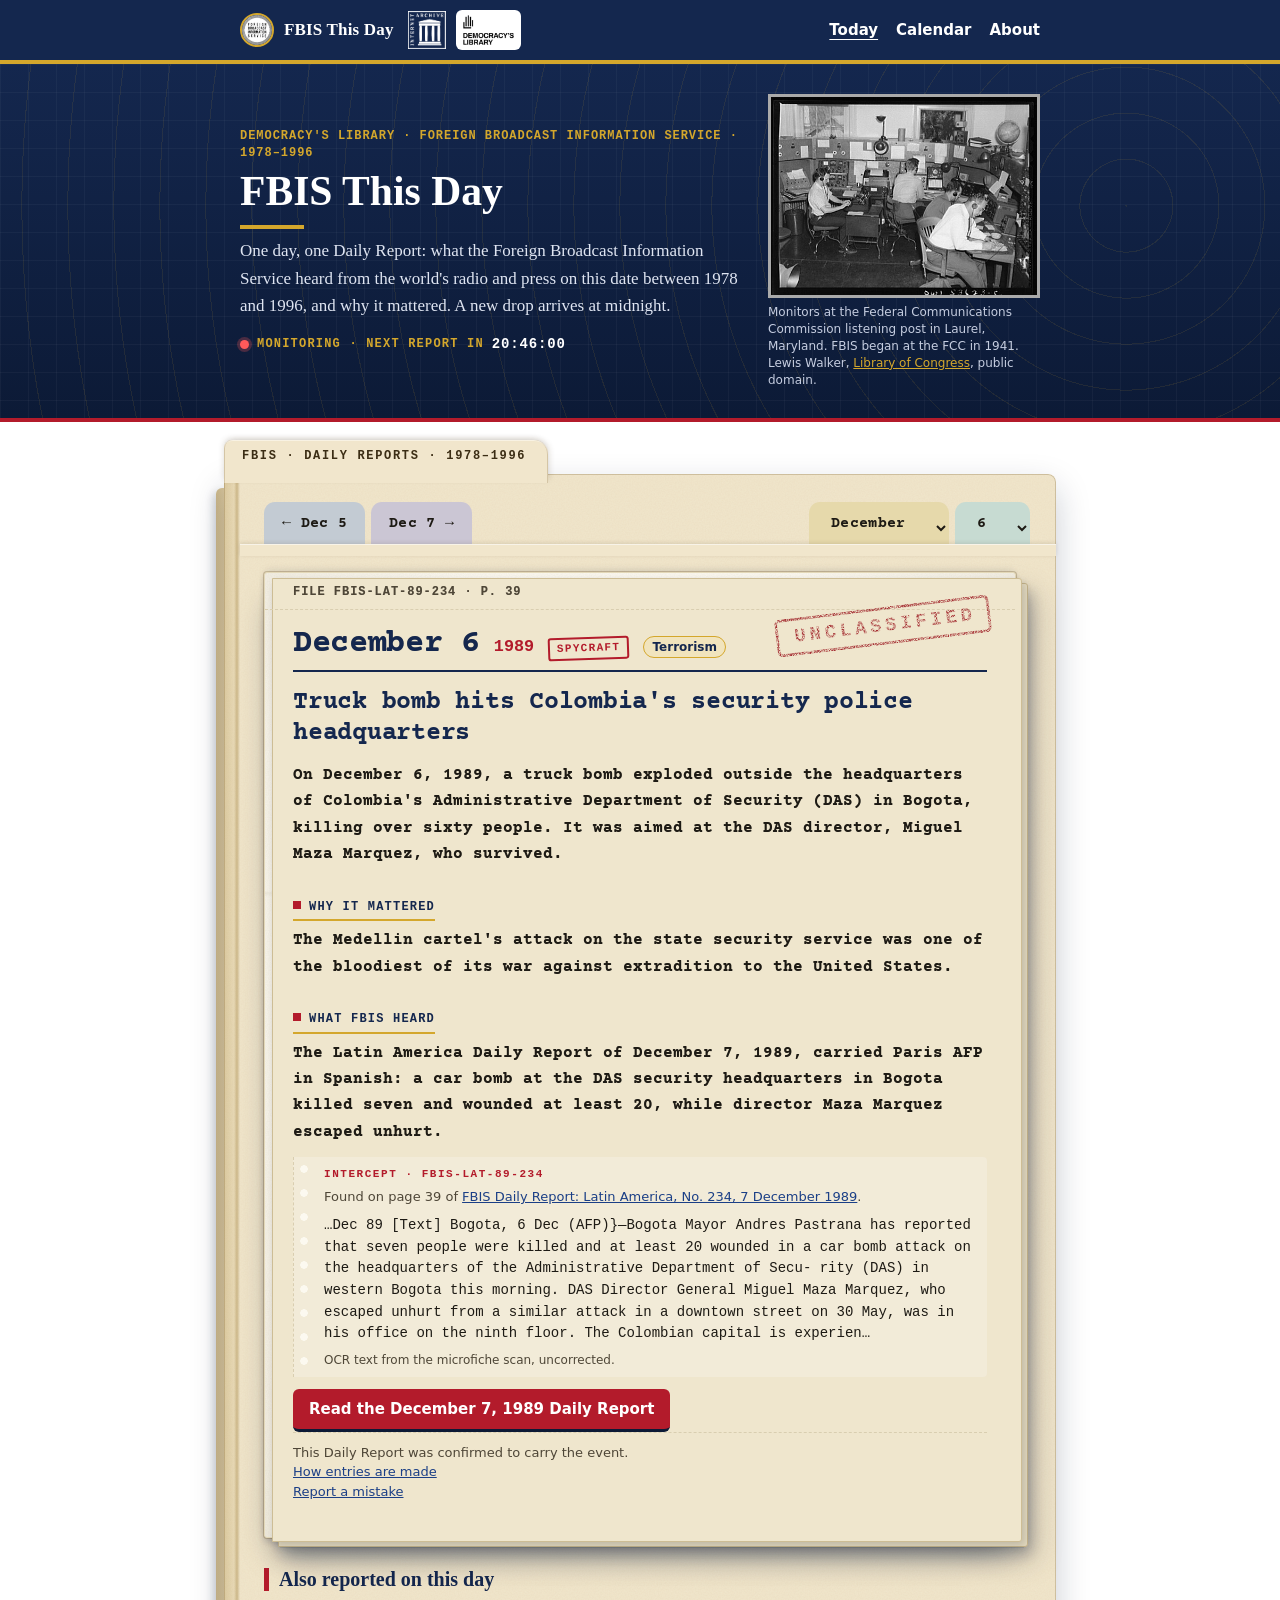
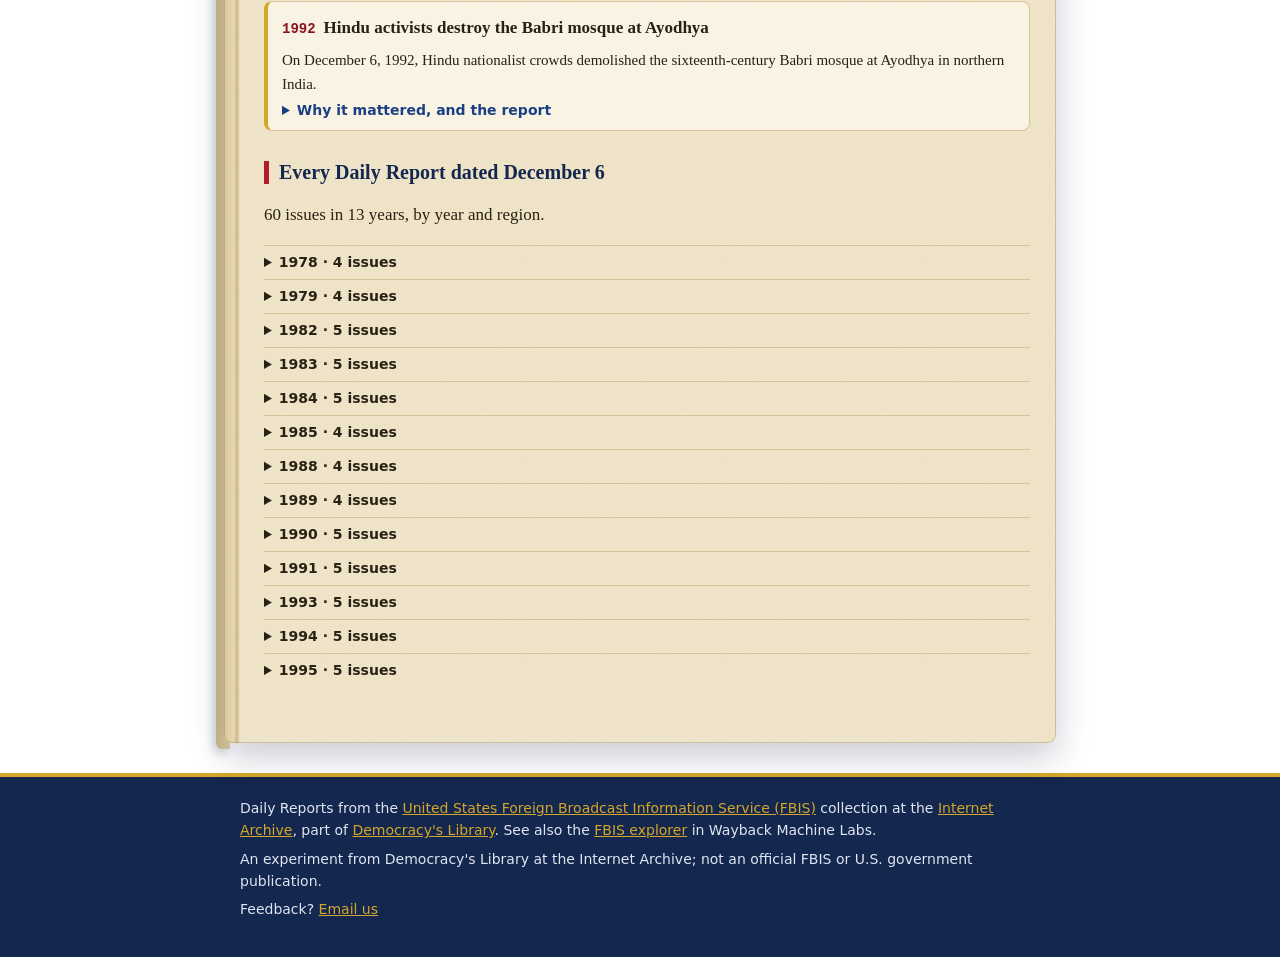
==== index.html @ 218cfbf9 "Previous and next tabs: a touch darker, less saturated Co-Authored-By: Claude Opus 5.5 <noreply@anth" ====
<!doctype html>
<html lang="en">
<head>
<meta charset="utf-8">
<meta name="viewport" content="width=device-width, initial-scale=1">
<title>FBIS This Day</title>
<meta name="description" content="One day, one Daily Report: what the Foreign Broadcast Information Service heard from the world&#39;s radio and press on this date between 1978 and 1996, and why it mattered. A new drop arrives at midnight.">
<link rel="stylesheet" href="style.css?v=26">
</head>
<body>
<a class="skip" href="#main">Skip to content</a>
<div class="masthead">
  <div class="wrap">
    <a class="brand" href="./"><img src="img/fbis-logo.jpg" alt="" width="34" height="34"><span>FBIS This Day</span></a>
    <div class="logos">
      <a href="https://archive.org/"><img src="img/internet-archive.png" alt="Internet Archive" width="38" height="38"></a>
      <a href="https://archive.org/details/democracys-library" class="dl"><img src="img/democracys-library-crop.png" alt="Democracy's Library" width="66" height="40"></a>
    </div>
    <nav aria-label="Site">
      <a href="./" aria-current="page">Today</a>
      <a href="calendar.html">Calendar</a>
      <a href="about.html">About</a>
    </nav>
  </div>
</div>

<main id="main">
  <header class="band">
    <div class="wrap">
      <div>
        <p class="slug">Democracy's Library · Foreign Broadcast Information Service · 1978–1996</p>
        <h1>FBIS This Day</h1>
        <p class="lede">One day, one Daily Report: what the Foreign Broadcast Information Service heard from the world's radio and press on this date between 1978 and 1996, and why it mattered. A new drop arrives at midnight.</p>
        <p class="monitor"><span class="dot" aria-hidden="true"></span>Monitoring · next report in <span id="countdown" class="mono">--:--:--</span></p>
      </div>
      <figure>
        <img src="img/laurel-listening-post.jpg" width="500" height="373" alt="Monitors wearing headphones sit at desks of radio receivers in a listening room.">
        <figcaption>Monitors at the Federal Communications Commission listening post in Laurel, Maryland. FBIS began at the FCC in 1941. Lewis Walker, <a href="https://commons.wikimedia.org/wiki/File:Laurel_maryland_monitoring_8d42303u.tif">Library of Congress</a>, public domain.</figcaption>
      </figure>
    </div>
  </header>
  <div class="wrap folder" data-label="FBIS · Daily Reports · 1978–1996">

  <div class="daybar">
    <button type="button" id="prev" aria-label="Previous day">← <span id="prevLabel">Previous</span></button>
    <button type="button" id="next" aria-label="Next day"><span id="nextLabel">Next</span> →</button>
    <button type="button" id="today" class="today-btn" hidden>Back to today</button>
    <span class="spacer"></span>
    <div class="pick">
      <label for="month" class="vh">Month</label>
      <select id="month"></select>
      <label for="day" class="vh">Day</label>
      <select id="day"></select>
    </div>
  </div>

  <article class="sheet" id="sheet" aria-live="polite" aria-busy="true">
    <p class="empty">Loading the day's report…</p>
  </article>

  <section class="more" id="altsSection" hidden aria-labelledby="altsH">
    <h2 id="altsH">Also reported on this day</h2>
    <ul class="alts" id="alts"></ul>
  </section>

  <section class="more" aria-labelledby="issuesH">
    <h2 id="issuesH">Every Daily Report dated <span id="issuesDay">this day</span></h2>
    <p class="small" id="issuesNote"></p>
    <div class="issues" id="issues"></div>
  </section>
  </div>
</main>

<footer class="site">
  <div class="wrap">
    <p>Daily Reports from the <a href="https://archive.org/details/us-fbis">United States Foreign Broadcast Information Service (FBIS)</a> collection at the <a href="https://archive.org/">Internet Archive</a>, part of <a href="https://archive.org/details/democracys-library">Democracy's Library</a>. See also the <a href="https://wayback-labs.sf.archive.org/fbis/">FBIS explorer</a> in Wayback Machine Labs.</p>
    <p>An experiment from Democracy's Library at the Internet Archive; not an official FBIS or U.S. government publication.</p>
    <p>Feedback? <a href="mailto:robin.fay@archive.org?subject=Explorer%20Feedback%3A%20FBIS%20This%20Day">Email us</a></p>
  </div>
</footer>
<script src="app.js?v=9"></script>
</body>
</html>
---- style.css ----
/* Courier Prime Bold (SIL Open Font License, fonts/OFL.txt), kept in the
   site's own files: the bulletin's date and headline. */
@font-face { font-family: "Courier Prime"; src: url("fonts/CourierPrime-Bold.ttf") format("truetype"); font-weight: 700; font-style: normal; font-display: swap; }
/* Palette: red, dark blue, gold and white.
   Gold is used on dark blue (or as a rule/border), never as text on white. */
:root {
  --navy: #14274e;         /* dark blue: masthead, band, headings */
  --navy-deep: #0c1a36;
  --red: #b31b2b;          /* stamp red: accents, year, call to action */
  --gold: #d4a72c;         /* rules, borders, text on dark blue */
  --white: #ffffff;
  --bg: #ffffff;
  --paper: #ffffff;
  --tint: #f3f5fa;         /* quiet blue-white panels */
  --ink: #0f1a2e;
  --muted: #47526a;
  --rule: #d7dce8;
  --head: var(--navy);
  --head-ink: var(--white);
  --accent: var(--red);
  --accent-ink: var(--white);
  --link: #1b3f86;
  --chip: #f6ecd0;         /* pale gold, navy text */
  --chip-ink: var(--navy);
  --heading: var(--navy);
  --mono: ui-monospace, "SF Mono", Menlo, Consolas, "Liberation Mono", monospace;
  --serif: Georgia, "Iowan Old Style", "Times New Roman", serif;
  --sans: system-ui, -apple-system, "Segoe UI", Roboto, sans-serif;
}
@media (prefers-color-scheme: dark) {
  :root {
    --bg: #0c1a36; --paper: #14274e; --tint: #0f2044; --ink: #ffffff; --muted: #c5cde0;
    --rule: #2d4475; --head: #0a1530; --link: #f0cd6a; --heading: #ffffff;
    --accent: #ff7b7b; --accent-ink: #0c1a36; --chip: #2a3a62; --chip-ink: #f0cd6a;
  }
}
* { box-sizing: border-box; }
html { -webkit-text-size-adjust: 100%; }
body { margin: 0; background: var(--bg); color: var(--ink); font: 17px/1.6 var(--serif); }
a { color: var(--link); }
a:focus-visible, button:focus-visible, select:focus-visible { outline: 3px solid var(--accent); outline-offset: 2px; }
.wrap { max-width: 52rem; margin: 0 auto; padding: 0 16px; }
.vh { position: absolute; width: 1px; height: 1px; overflow: hidden; clip: rect(0 0 0 0); white-space: nowrap; }
.skip { position: absolute; left: -999px; top: 0; background: var(--paper); padding: .5rem 1rem; z-index: 10; }
.skip:focus { left: 8px; }
.mono { font-family: var(--mono); }

/* Masthead */
.masthead { background: var(--head); color: var(--head-ink); font-family: var(--sans); border-bottom: 4px solid var(--gold); }
.masthead .brand { display: flex; align-items: center; gap: 10px; color: var(--white); text-decoration: none; font: 700 17px var(--serif); letter-spacing: .01em; }
.masthead .brand img { border-radius: 50%; border: 2px solid var(--gold); display: block; }
.masthead .brand:hover span { text-decoration: underline; text-underline-offset: 4px; }
.masthead .wrap { display: flex; align-items: center; gap: 14px; padding-top: 10px; padding-bottom: 10px; flex-wrap: wrap; }
.masthead .logos { display: flex; gap: 10px; align-items: center; }
.masthead .logos img { display: block; }
.masthead .dl { background: #fff; border-radius: 6px; padding: 3px 5px; line-height: 0; }
.masthead .dl img { width: auto; height: 34px; }
.masthead nav { margin-left: auto; display: flex; gap: 18px; }
.masthead nav a { color: var(--head-ink); text-decoration: none; font-weight: 600; font-size: 15px; }
.masthead nav a:hover, .masthead nav a[aria-current="page"] { text-decoration: underline; text-underline-offset: 4px; }

header.intro { padding: 28px 0 8px; }
.slug { font: 12px/1.4 var(--mono); letter-spacing: .08em; color: var(--accent); margin: 0 0 6px; text-transform: uppercase; font-weight: 600; }
h1 { font: 700 2.2rem/1.15 var(--serif); margin: 0 0 8px; color: var(--heading); }
.lede { color: var(--muted); margin: 0; max-width: 40rem; }

/* Home-page band: dark blue, white type, gold rules, a photograph */
/* A listening-post console: faint range rings and a plotting grid */
.band { color: var(--white); border-bottom: 4px solid var(--red);
  background:
    repeating-radial-gradient(circle at 88% 40%, rgba(212,167,44,.10) 0 1px, transparent 1px 46px),
    linear-gradient(rgba(255,255,255,.035) 1px, transparent 1px) 0 0 / 100% 28px,
    linear-gradient(90deg, rgba(255,255,255,.035) 1px, transparent 1px) 0 0 / 28px 100%,
    linear-gradient(180deg, var(--navy) 0%, var(--navy-deep) 100%); }
.monitor { margin: 16px 0 0; font: 600 12px/1.4 var(--mono); letter-spacing: .1em; text-transform: uppercase; color: var(--gold); display: flex; align-items: center; gap: 8px; flex-wrap: wrap; }
.monitor #countdown { color: var(--white); font-size: 14px; letter-spacing: .06em; }
.monitor .dot { width: 9px; height: 9px; border-radius: 50%; background: #ff5a5a; box-shadow: 0 0 0 3px rgba(255,90,90,.25); }
@media (prefers-reduced-motion: no-preference) {
  .monitor .dot { animation: blink 2s ease-in-out infinite; }
  @keyframes blink { 50% { opacity: .35; } }
}
.band .wrap { display: grid; grid-template-columns: 1fr minmax(0, 17rem); gap: 24px; align-items: center; padding-top: 30px; padding-bottom: 30px; }
.band .slug { color: var(--gold); }
.band h1 { color: var(--white); font-size: 2.6rem; }
.band h1::after { content: ""; display: block; width: 64px; height: 4px; background: var(--gold); margin-top: 10px; }
.band .lede { color: #dfe5f2; }
.band figure { margin: 0; }
.band figure img { display: block; width: 100%; height: auto; border: 3px solid var(--gold); filter: grayscale(1) contrast(1.05); }
.band figcaption { font: 12px/1.4 var(--sans); color: #c5cde0; margin-top: 6px; }
.band figcaption a { color: var(--gold); }
.band a:focus-visible { outline-color: var(--gold); }
@media (max-width: 640px) {
  .band .wrap { grid-template-columns: 1fr; }
  .band h1 { font-size: 2rem; }
}

/* Day controls */
.daybar { display: flex; flex-wrap: wrap; align-items: center; gap: 10px; margin: 22px 0 14px; font-family: var(--sans); }
.daybar button, .daybar select { font: 600 15px var(--sans); color: var(--ink); background: var(--paper); border: 1px solid var(--rule); border-radius: 6px; padding: 8px 12px; min-height: 44px; }
.daybar button { cursor: pointer; }
.daybar button:hover { border-color: var(--muted); }
.daybar .today-btn[hidden] { display: none; }
.daybar .spacer { flex: 1; }
.daybar .pick { display: flex; gap: 6px; align-items: center; }

/* The day card: a wire-service sheet */
/* The bulletin is a typed sheet of paper in both light and dark mode, so it
   carries its own colors. Every text pair here meets WCAG AA on the paper. */
.sheet {
  --paper: #fcf9f0; --tint: #f2ebd8; --ink: #1d1a14; --muted: #4e4637; --rule: #d9ceb0;
  --heading: #14274e; --link: #1b3f86; --accent: #b31b2b; --accent-ink: #fff;
  --chip: #f1e4bd; --chip-ink: #14274e;
  --type: "American Typewriter", "Courier Prime", "Courier New", Courier, monospace;
  color: var(--ink);
  background:
    url("data:image/svg+xml,%3Csvg xmlns='http://www.w3.org/2000/svg' width='180' height='180'%3E%3Cfilter id='n'%3E%3CfeTurbulence type='fractalNoise' baseFrequency='.85' numOctaves='3' stitchTiles='stitch'/%3E%3CfeColorMatrix values='0 0 0 0 .32 0 0 0 0 .26 0 0 0 0 .14 0 0 0 .09 0'/%3E%3C/filter%3E%3Crect width='100%25' height='100%25' filter='url(%23n)'/%3E%3C/svg%3E"),
    linear-gradient(180deg, transparent 33%, rgba(120, 100, 60, .07) 33.2%, transparent 33.6%),
    radial-gradient(ellipse at 50% 40%, transparent 55%, rgba(120, 95, 50, .10) 100%),
    var(--paper);
  border: 1px solid #e3d8b8; border-radius: 3px; padding: 0 28px 26px; position: relative; isolation: isolate;
  /* the sheet lifts off the page: a hard shadow down the right edge and a soft one below */
  /* a defined edge all round, a light shadow along the top, a drop shadow
     below, and the hard shadow down the right-hand edge */
  box-shadow:
    0 0 0 1px rgba(120, 95, 50, .30),
    0 -3px 8px -2px rgba(12, 26, 54, .14),
    0 4px 6px rgba(12, 26, 54, .16),
    0 22px 30px -10px rgba(12, 26, 54, .38),
    12px 14px 0 -4px rgba(12, 26, 54, .10),
    18px 22px 30px rgba(12, 26, 54, .22);
  margin-right: 14px;
}
/* a second sheet underneath, slightly askew */
/* the edges of two more sheets showing down the right-hand side */
.sheet::before, .sheet::after { content: ""; position: absolute; top: 5px; bottom: -5px; z-index: -1; border-radius: 0 3px 3px 0; }
.sheet::before { right: -7px; left: 7px; background: #efe6cd; border: 1px solid #cdbd95; box-shadow: 3px 4px 8px rgba(12, 26, 54, .18); }
.sheet::after { top: 10px; bottom: -10px; right: -13px; left: 13px; z-index: -2; background: #e7dcbf; border: 1px solid #c6b48a; box-shadow: 4px 8px 14px rgba(12, 26, 54, .22); }
.sheet h2, .sheet p { font-family: var(--type); }
.sheet h2 { font-weight: 700; letter-spacing: -.01em; }
.sheet p { font-size: 16px; line-height: 1.65; text-shadow: 0 0 .5px rgba(29, 26, 20, .35); }
.sheet .bigdate { font-family: var(--type); }
/* The file line typed at the head of the sheet, and a rubber stamp over it */
.sheet p.fileline { margin: 0 -28px 18px; padding: 12px 28px 8px; border-bottom: 1px dashed var(--rule); font: 600 12px/1.3 var(--mono); letter-spacing: .08em; text-transform: uppercase; color: var(--muted); }
.sheet p.cstamp { position: absolute; top: 34px; right: 24px; z-index: 1; margin: 0; pointer-events: none; text-shadow: none;
  font: 800 19px/1 var(--mono); letter-spacing: .2em; text-transform: uppercase; color: #a3121f;
  padding: 7px 12px 6px 16px; border: 3px solid currentColor; border-radius: 6px; outline: 1.5px solid currentColor; outline-offset: 3px;
  transform: rotate(-7deg); opacity: .86; mix-blend-mode: multiply;
  /* uneven ink: a noise mask lets the paper show through in places */
  -webkit-mask-image: url("data:image/svg+xml,%3Csvg xmlns='http://www.w3.org/2000/svg' width='120' height='60'%3E%3Cfilter id='s'%3E%3CfeTurbulence type='fractalNoise' baseFrequency='1.2' numOctaves='2'/%3E%3CfeColorMatrix values='0 0 0 0 0 0 0 0 0 0 0 0 0 0 0 0 0 0 -2.2 1.6'/%3E%3C/filter%3E%3Crect width='100%25' height='100%25' filter='url(%23s)'/%3E%3C/svg%3E");
  mask-image: url("data:image/svg+xml,%3Csvg xmlns='http://www.w3.org/2000/svg' width='120' height='60'%3E%3Cfilter id='s'%3E%3CfeTurbulence type='fractalNoise' baseFrequency='1.2' numOctaves='2'/%3E%3CfeColorMatrix values='0 0 0 0 0 0 0 0 0 0 0 0 0 0 0 0 0 0 -2.2 1.6'/%3E%3C/filter%3E%3Crect width='100%25' height='100%25' filter='url(%23s)'/%3E%3C/svg%3E"); }
.sheet .dateline { display: flex; flex-wrap: wrap; align-items: baseline; gap: 6px 14px; border-bottom: 2px solid var(--heading); padding-bottom: 10px; margin-bottom: 16px; }
.sheet .bigdate { font: 700 1.9rem/1 var(--serif); margin: 0; color: var(--heading); }
.sheet .year { font: 600 1.05rem var(--mono); color: var(--accent); }
.stamp { display: inline-block; font: 700 11px/1 var(--mono); letter-spacing: .12em; text-transform: uppercase; border: 2px solid var(--accent); color: var(--accent); padding: 4px 7px; border-radius: 3px; transform: rotate(-2deg); }
.tag { display: inline-block; font: 600 12px/1 var(--sans); background: var(--chip); color: var(--chip-ink); border: 1px solid var(--gold); padding: 4px 8px; border-radius: 99px; }
.sheet h2 { font: 700 1.55rem/1.25 var(--serif); margin: 4px 0 12px; color: var(--heading); }
.sheet h3 { font: 700 12px/1.3 var(--mono); letter-spacing: .1em; text-transform: uppercase; color: var(--heading); margin: 22px 0 6px; padding-bottom: 4px; border-bottom: 2px solid var(--gold); display: inline-block; }
.sheet h3::before { content: ""; display: inline-block; width: 8px; height: 8px; background: var(--accent); margin-right: 8px; vertical-align: 1px; }
.sheet p { margin: 0 0 10px; }
/* Teletype paper: a perforated tractor-feed edge */
.evidence { margin: 12px 0 0; padding: 10px 14px 10px 30px; background:
    radial-gradient(circle at 10px 12px, var(--paper) 0 3.5px, transparent 4px) 0 0 / 20px 24px repeat-y,
    var(--tint);
  border-left: 1px dashed var(--rule); border-radius: 0 4px 4px 0; }
.evidence .intercept { margin: 0 0 6px; font: 700 11px/1.3 var(--mono); letter-spacing: .14em; text-transform: uppercase; color: var(--accent); }
.evidence .src { font: 13px/1.5 var(--sans); color: var(--muted); margin: 0 0 8px; }
.evidence blockquote { margin: 0; font: 14px/1.55 var(--mono); white-space: pre-wrap; word-break: break-word; }
.evidence .ocrnote { font: 12px var(--sans); color: var(--muted); margin: 8px 0 0; }
.cta { display: inline-block; margin-top: 12px; font: 600 15px var(--sans); background: var(--red); color: var(--white); text-decoration: none; padding: 11px 16px; border-radius: 6px; border-bottom: 3px solid var(--navy-deep); }
.cta:hover { text-decoration: underline; }
.draft { margin-top: 18px; font: 13px/1.5 var(--sans); color: var(--muted); border-top: 1px dashed var(--rule); padding-top: 10px; }
.empty { color: var(--muted); }

/* Lists */
section.more { margin: 30px 0; }
section.more h2 { font: 700 1.25rem var(--serif); margin: 0 0 10px; color: var(--heading); border-left: 5px solid var(--red); padding-left: 10px; }
.alts { list-style: none; padding: 0; margin: 0; display: grid; gap: 10px; }
.alts li { background: var(--paper); border: 1px solid var(--rule); border-left: 4px solid var(--gold); border-radius: 8px; padding: 12px 14px; }
.alts .y { font: 600 14px var(--mono); color: var(--accent); margin-right: 8px; }
.alts p { margin: 6px 0 0; font-size: 15px; }
.alts details { margin-top: 6px; font-size: 15px; }
.alts summary { cursor: pointer; font: 600 14px var(--sans); color: var(--link); }
.issues { font: 14px/1.5 var(--sans); }
.issues details { border-top: 1px solid var(--rule); padding: 6px 0; }
.issues summary { cursor: pointer; font-weight: 600; }
.issues ul { margin: 6px 0 4px; padding-left: 20px; }
.issues .reg { color: var(--muted); }

/* Calendar */
.months { display: grid; grid-template-columns: repeat(auto-fill, minmax(15rem, 1fr)); gap: 16px; margin: 20px 0 30px; }
.month { background: var(--paper); border: 1px solid var(--rule); border-radius: 8px; padding: 12px 14px; }
.month { border-top: 5px solid var(--navy); }
.month h2 { font: 700 1.1rem var(--serif); margin: 0 0 6px; color: var(--heading); border-bottom: 2px solid var(--gold); padding-bottom: 4px; }
.month ol { list-style: none; margin: 0; padding: 0; font: 14px/1.45 var(--sans); }
.month li { padding: 3px 0; border-top: 1px solid var(--rule); }
.month li:first-child { border-top: 0; }
.month a { text-decoration: none; display: block; color: var(--ink); }
.month a:hover .h { text-decoration: underline; }
.month .d { font: 600 12px var(--mono); color: var(--muted); display: inline-block; width: 2.2em; }
.month .spy { color: var(--accent); font-weight: 700; }
.filters { font: 15px var(--sans); display: flex; gap: 14px; align-items: center; flex-wrap: wrap; }

/* About */
.prose { background: var(--paper); border: 1px solid var(--rule); border-radius: 8px; padding: 18px 24px; margin: 20px 0 30px; }
.prose h2 { font: 700 1.3rem var(--serif); margin: 22px 0 8px; color: var(--heading); border-left: 5px solid var(--red); padding-left: 10px; }
.prose h2:first-child { margin-top: 4px; }
.prose table { border-collapse: collapse; font: 14px var(--sans); width: 100%; }
.prose th, .prose td { text-align: left; border-bottom: 1px solid var(--rule); padding: 6px 8px; vertical-align: top; }

footer.site { background: var(--navy); color: #dfe5f2; border-top: 4px solid var(--gold); padding: 20px 0 30px; font: 14px/1.6 var(--sans); margin-top: 30px; }
footer.site a { color: var(--gold); }
footer.site a:focus-visible { outline-color: var(--gold); }
.figure { margin: 18px 0; }
.figure img { display: block; max-width: 100%; height: auto; border: 3px solid var(--gold); }
.figure figcaption { font: 13px/1.5 var(--sans); color: var(--muted); margin-top: 6px; }
.figs { display: grid; grid-template-columns: repeat(auto-fit, minmax(14rem, 1fr)); gap: 18px; }
footer.site p { margin: 0 0 6px; }

@media (max-width: 560px) {
  body { font-size: 16px; }
  h1 { font-size: 1.7rem; }
  .sheet { padding: 0 16px 16px; }
  .sheet p.fileline { margin: 0 -16px 14px; padding: 10px 16px 8px; }
  .sheet { margin-right: 10px; }
  .sheet p.cstamp { position: static; display: inline-block; margin: 0 0 12px 4px; font-size: 15px; }
  .sheet .bigdate { font-size: 1.5rem; }
  .masthead nav { margin-left: 0; width: 100%; }
}
@media (prefers-reduced-motion: no-preference) {
  .sheet { animation: in .25s ease-out; }
  @keyframes in { from { opacity: 0; transform: translateY(4px); } to { opacity: 1; transform: none; } }
}
.sheet p.draft { font: 13px/1.5 var(--sans); text-shadow: none; }
.sheet .evidence p { text-shadow: none; }

/* An open manila folder that holds each page's contents. It keeps its own
   colors in both modes; every text pair on it meets WCAG AA. */
.folder {
  --paper: #f8f3e3; --tint: #efe7d0; --ink: #2a2115; --muted: #4f3f22; --rule: #d6c39a;
  --heading: #14274e; --link: #1b3f86; --accent: #8a1420; --chip: #f1e4bd; --chip-ink: #14274e;
  color: var(--ink); position: relative; margin-top: 52px; margin-bottom: 8px;
  padding: 10px 26px 26px 40px; border-radius: 4px 8px 8px 8px;
  background:
    url("data:image/svg+xml,%3Csvg xmlns='http://www.w3.org/2000/svg' width='200' height='200'%3E%3Cfilter id='m'%3E%3CfeTurbulence type='fractalNoise' baseFrequency='.7' numOctaves='3' stitchTiles='stitch'/%3E%3CfeColorMatrix values='0 0 0 0 .4 0 0 0 0 .3 0 0 0 0 .12 0 0 0 .08 0'/%3E%3C/filter%3E%3Crect width='100%25' height='100%25' filter='url(%23m)'/%3E%3C/svg%3E"),
    linear-gradient(90deg, #dccaa0 0, #e8d9b6 10px, #cdb88a 13px, #f1e6cc 16px, #f1e6cc 100%);
  box-shadow: inset 0 0 0 1px rgba(110, 80, 30, .25), 0 14px 34px rgba(12, 26, 54, .22);
}
/* the folder's index tab */
.folder::before {
  content: attr(data-label); position: absolute; left: 0; top: -34px; height: 34px; max-width: 80%;
  padding: 9px 22px 0 18px; overflow: hidden; white-space: nowrap; text-overflow: ellipsis;
  font: 700 12px/1.3 var(--mono); letter-spacing: .14em; text-transform: uppercase; color: #3b2d14;
  background: #f1e6cc; border-radius: 8px 14px 0 0;
  box-shadow: inset 0 1px 0 rgba(255, 255, 255, .45), inset 1px 0 0 rgba(110, 80, 30, .22), inset -1px 0 0 rgba(110, 80, 30, .22),
    /* a soft drop shadow up and out from the tab; none at its foot, where it joins the folder */
    -2px -3px 6px -2px rgba(60, 45, 20, .16), 3px -2px 6px -2px rgba(60, 45, 20, .16);
}
/* the front flap folded back along the left edge */
.folder::after {
  content: ""; position: absolute; left: -8px; top: 14px; bottom: -6px; width: 14px; border-radius: 6px 0 0 6px;
  background: linear-gradient(90deg, #cdb88a, #e2d1aa); box-shadow: -3px 4px 8px rgba(12, 26, 54, .18); z-index: -1;
}
.folder .daybar { margin-top: 14px; }
.folder .daybar button, .folder .daybar select { color: var(--ink); background: var(--paper); border-color: #d6c39a; }
.folder section.more h2, .folder .prose h2 { color: var(--heading); }
.folder header.intro { padding-top: 16px; }
@media (max-width: 560px) {
  .folder { padding: 8px 14px 18px 22px; margin-top: 46px; }
  .folder::after { left: -5px; width: 9px; }
}

.sheet h2, .sheet .bigdate { font-family: "Courier Prime", "Courier New", Courier, monospace; font-weight: 700; letter-spacing: -.01em; }
.sheet .bigdate { font-size: 2rem; }
.folder .sheet { margin-bottom: 26px; }

/* The day controls are solid pastel divider tabs standing up from the
   folder's edge, typed on directly, with no outline. */
.folder .daybar { gap: 6px; align-items: flex-end; margin: 18px -26px 18px -40px; padding: 0 26px 0 40px; position: relative; }
/* the folder's beige comes up over the foot of the tabs, so they sit
   tucked behind it, with a soft shadow cast up from its edge */
.folder .daybar::after { content: ""; position: absolute; left: 16px; right: 0; bottom: -2px; height: 11px; z-index: 1; pointer-events: none;
  background: #f1e6cc; border-top: 1px solid rgba(255, 255, 255, .55);
  box-shadow: 0 -1px 4px rgba(60, 45, 20, .13); }
.folder .daybar button, .folder .daybar select {
  --tab: #c3cbd3;
  min-height: 52px; margin-bottom: 0; padding: 6px 14px 5px;
  font: 700 15px "Courier Prime", "Courier New", Courier, monospace; letter-spacing: .02em; color: #1d1a14;
  background: var(--tab);
  border: 0; border-radius: 11px 11px 0 0; padding: 10px 18px 19px;
  box-shadow: none;
}
.folder .daybar #next { --tab: #cbc6d4; }
.folder .daybar #today { --tab: #e6cdc4; }
.folder .daybar select { --tab: #e6d9ab; }
.folder .daybar #day { --tab: #c7dbd2; }
.folder .daybar button:hover, .folder .daybar select:hover { background: #ffffff; }
.folder .daybar .pick { gap: 6px; }
@media (max-width: 560px) {
  .folder .daybar { margin: 14px -14px 14px -22px; padding: 0 14px 0 22px; }
  .folder .daybar button, .folder .daybar select { padding: 8px 11px 17px; font-size: 14px; }
}
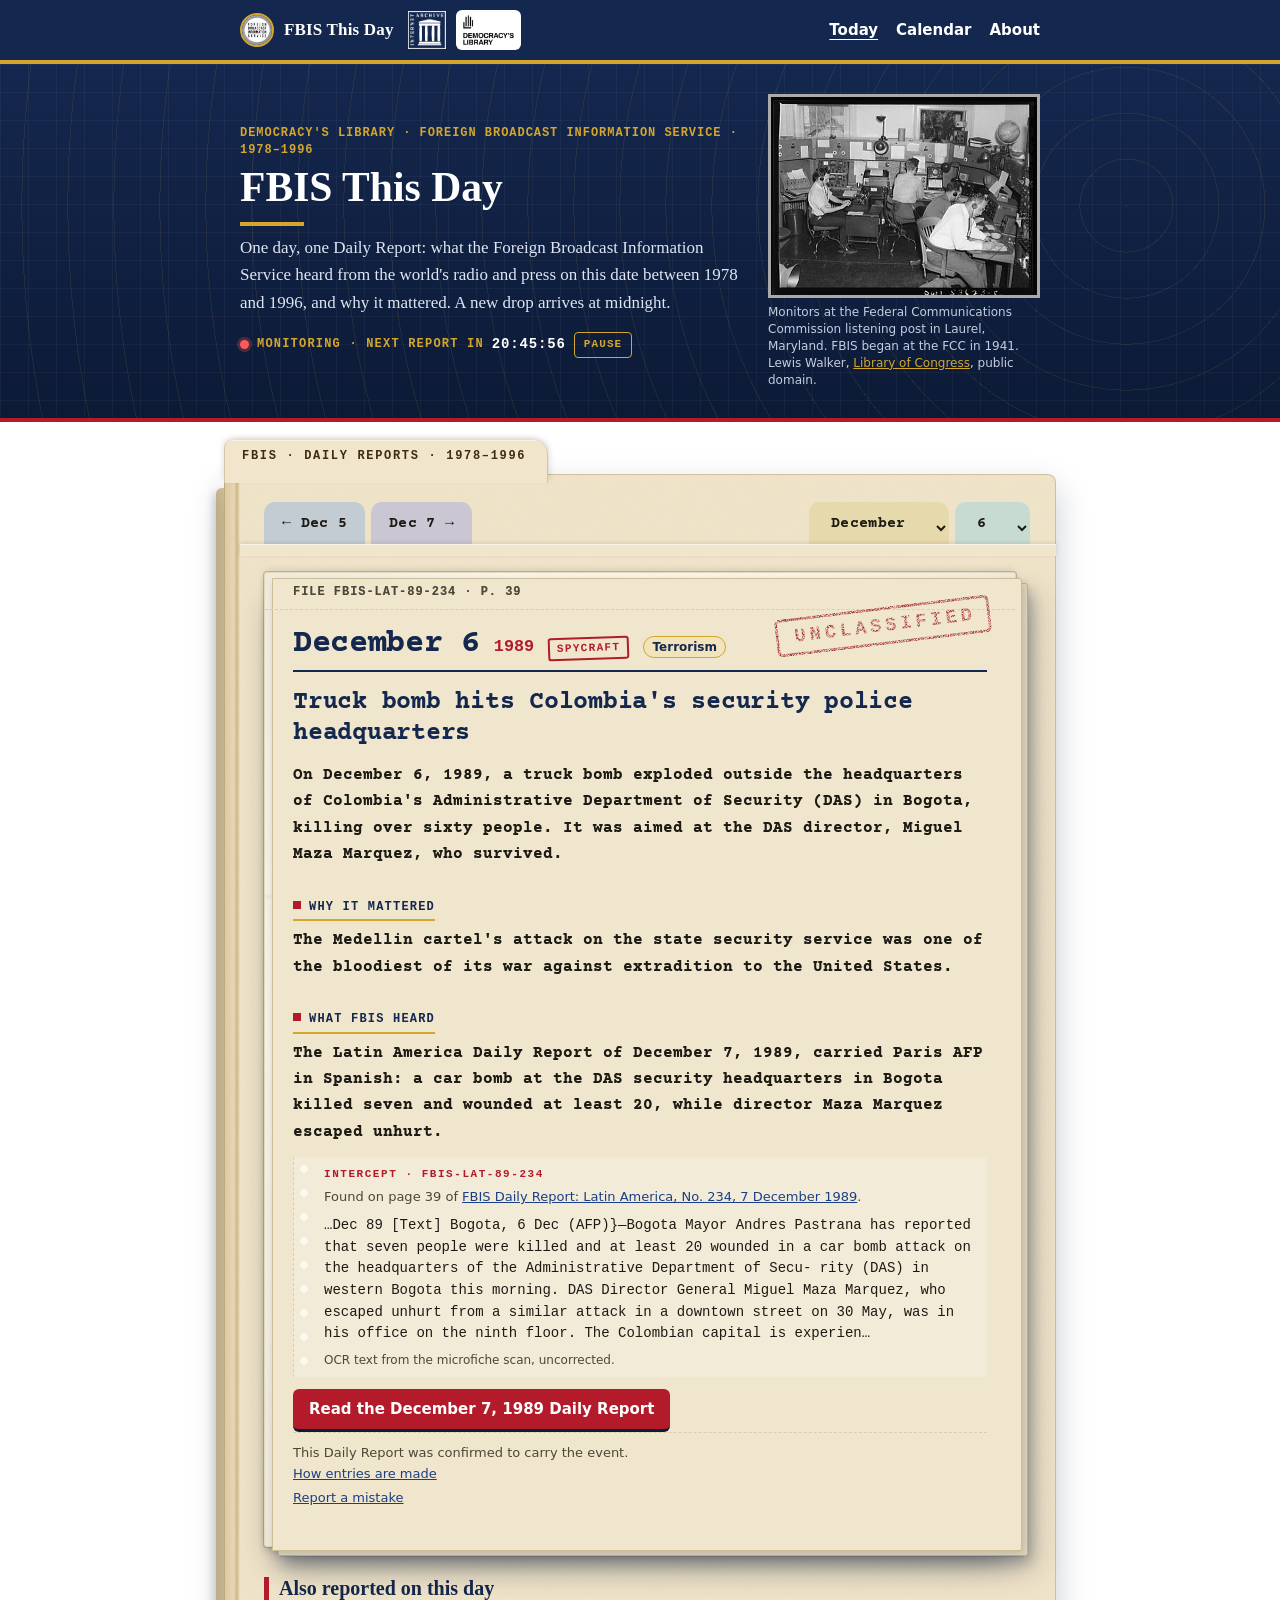
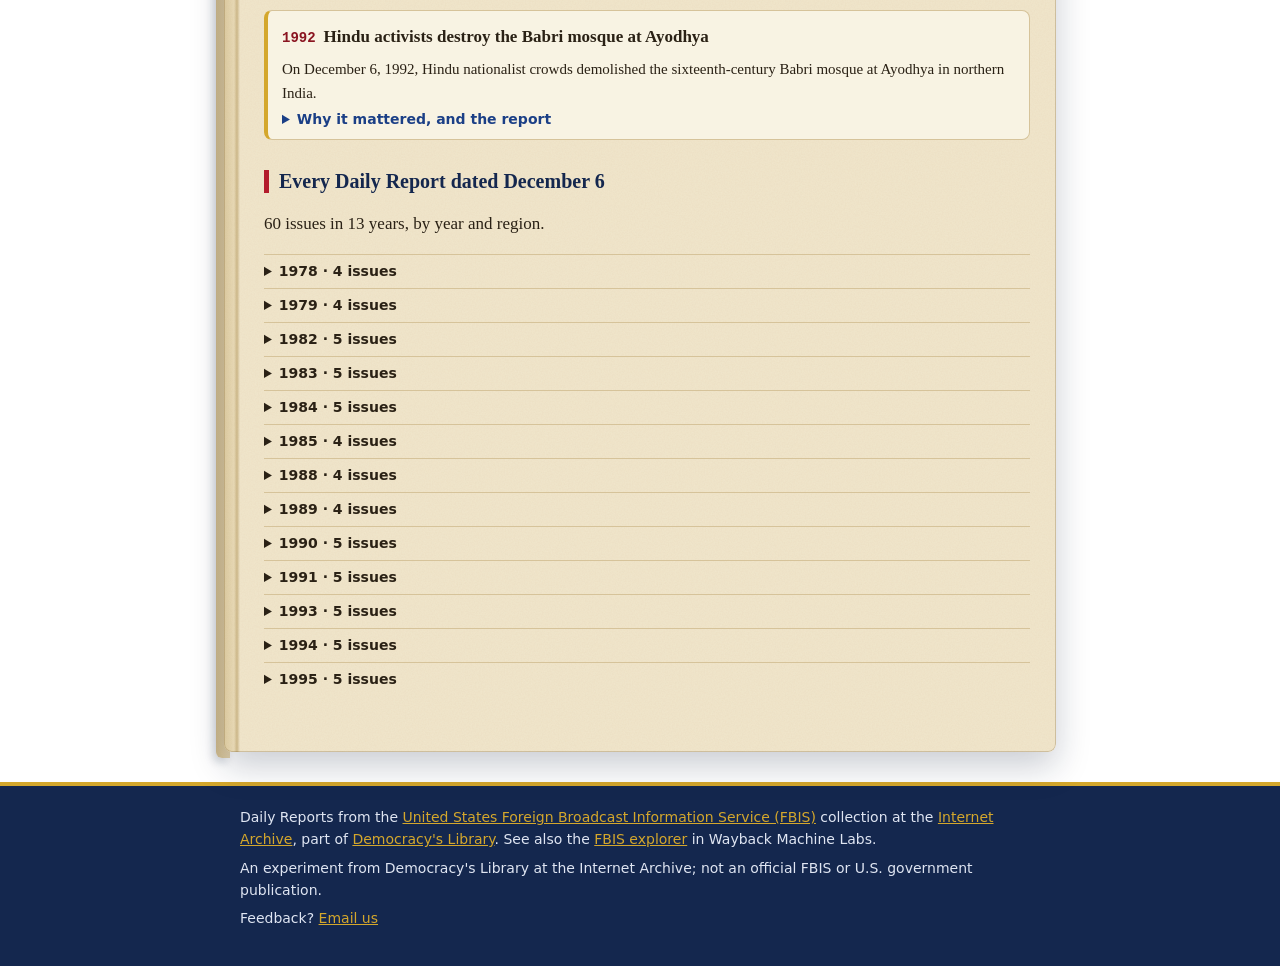
==== commit 02a34bc8: "Accessibility and security fixes from the explorer checks Fix A-17ab2d: the previous/next tabs' acce" ====
--- a/index.html
+++ b/index.html
@@ -5,11 +5,11 @@
 <meta name="viewport" content="width=device-width, initial-scale=1">
 <title>FBIS This Day</title>
 <meta name="description" content="One day, one Daily Report: what the Foreign Broadcast Information Service heard from the world&#39;s radio and press on this date between 1978 and 1996, and why it mattered. A new drop arrives at midnight.">
-<link rel="stylesheet" href="style.css?v=26">
+<link rel="stylesheet" href="style.css?v=28">
 </head>
 <body>
 <a class="skip" href="#main">Skip to content</a>
-<div class="masthead">
+<header class="masthead">
   <div class="wrap">
     <a class="brand" href="./"><img src="img/fbis-logo.jpg" alt="" width="34" height="34"><span>FBIS This Day</span></a>
     <div class="logos">
@@ -22,7 +22,7 @@
       <a href="about.html">About</a>
     </nav>
   </div>
-</div>
+</header>
 
 <main id="main">
   <header class="band">
@@ -31,7 +31,7 @@
         <p class="slug">Democracy's Library · Foreign Broadcast Information Service · 1978–1996</p>
         <h1>FBIS This Day</h1>
         <p class="lede">One day, one Daily Report: what the Foreign Broadcast Information Service heard from the world's radio and press on this date between 1978 and 1996, and why it mattered. A new drop arrives at midnight.</p>
-        <p class="monitor"><span class="dot" aria-hidden="true"></span>Monitoring · next report in <span id="countdown" class="mono">--:--:--</span></p>
+        <p class="monitor"><span class="dot" aria-hidden="true"></span>Monitoring · next report in <span id="countdown" class="mono">--:--:--</span> <button type="button" id="monitorToggle" class="monitor-toggle" aria-pressed="false">Pause</button></p>
       </div>
       <figure>
         <img src="img/laurel-listening-post.jpg" width="500" height="373" alt="Monitors wearing headphones sit at desks of radio receivers in a listening room.">
@@ -42,8 +42,8 @@
   <div class="wrap folder" data-label="FBIS · Daily Reports · 1978–1996">
 
   <div class="daybar">
-    <button type="button" id="prev" aria-label="Previous day">← <span id="prevLabel">Previous</span></button>
-    <button type="button" id="next" aria-label="Next day"><span id="nextLabel">Next</span> →</button>
+    <button type="button" id="prev"><span aria-hidden="true">← </span><span class="vh">Previous day, </span><span id="prevLabel">Previous</span></button>
+    <button type="button" id="next"><span class="vh">Next day, </span><span id="nextLabel">Next</span><span aria-hidden="true"> →</span></button>
     <button type="button" id="today" class="today-btn" hidden>Back to today</button>
     <span class="spacer"></span>
     <div class="pick">
@@ -78,6 +78,6 @@
     <p>Feedback? <a href="mailto:robin.fay@archive.org?subject=Explorer%20Feedback%3A%20FBIS%20This%20Day">Email us</a></p>
   </div>
 </footer>
-<script src="app.js?v=9"></script>
+<script src="app.js?v=11"></script>
 </body>
 </html>
--- a/style.css
+++ b/style.css
@@ -231,6 +231,7 @@
   @keyframes in { from { opacity: 0; transform: translateY(4px); } to { opacity: 1; transform: none; } }
 }
 .sheet p.draft { font: 13px/1.5 var(--sans); text-shadow: none; }
+.sheet p.draft a { display: inline-block; min-height: 24px; padding: 3px 0; line-height: 18px; }
 .sheet .evidence p { text-shadow: none; }
 
 /* An open manila folder that holds each page's contents. It keeps its own
@@ -299,3 +300,9 @@
   .folder .daybar { margin: 14px -14px 14px -22px; padding: 0 14px 0 22px; }
   .folder .daybar button, .folder .daybar select { padding: 8px 11px 17px; font-size: 14px; }
 }
+
+/* Pause/Resume for the countdown (WCAG 2.2.2) */
+.monitor-toggle { font: 700 11px/1 var(--mono); letter-spacing: .1em; text-transform: uppercase; color: var(--gold); background: transparent; border: 1px solid var(--gold); border-radius: 4px; padding: 6px 9px; min-height: 26px; cursor: pointer; }
+.monitor-toggle:hover { background: rgba(212, 167, 44, .15); }
+.monitor-toggle:focus-visible { outline: 3px solid var(--gold); outline-offset: 2px; }
+.monitor.paused .dot { animation: none; opacity: .5; }
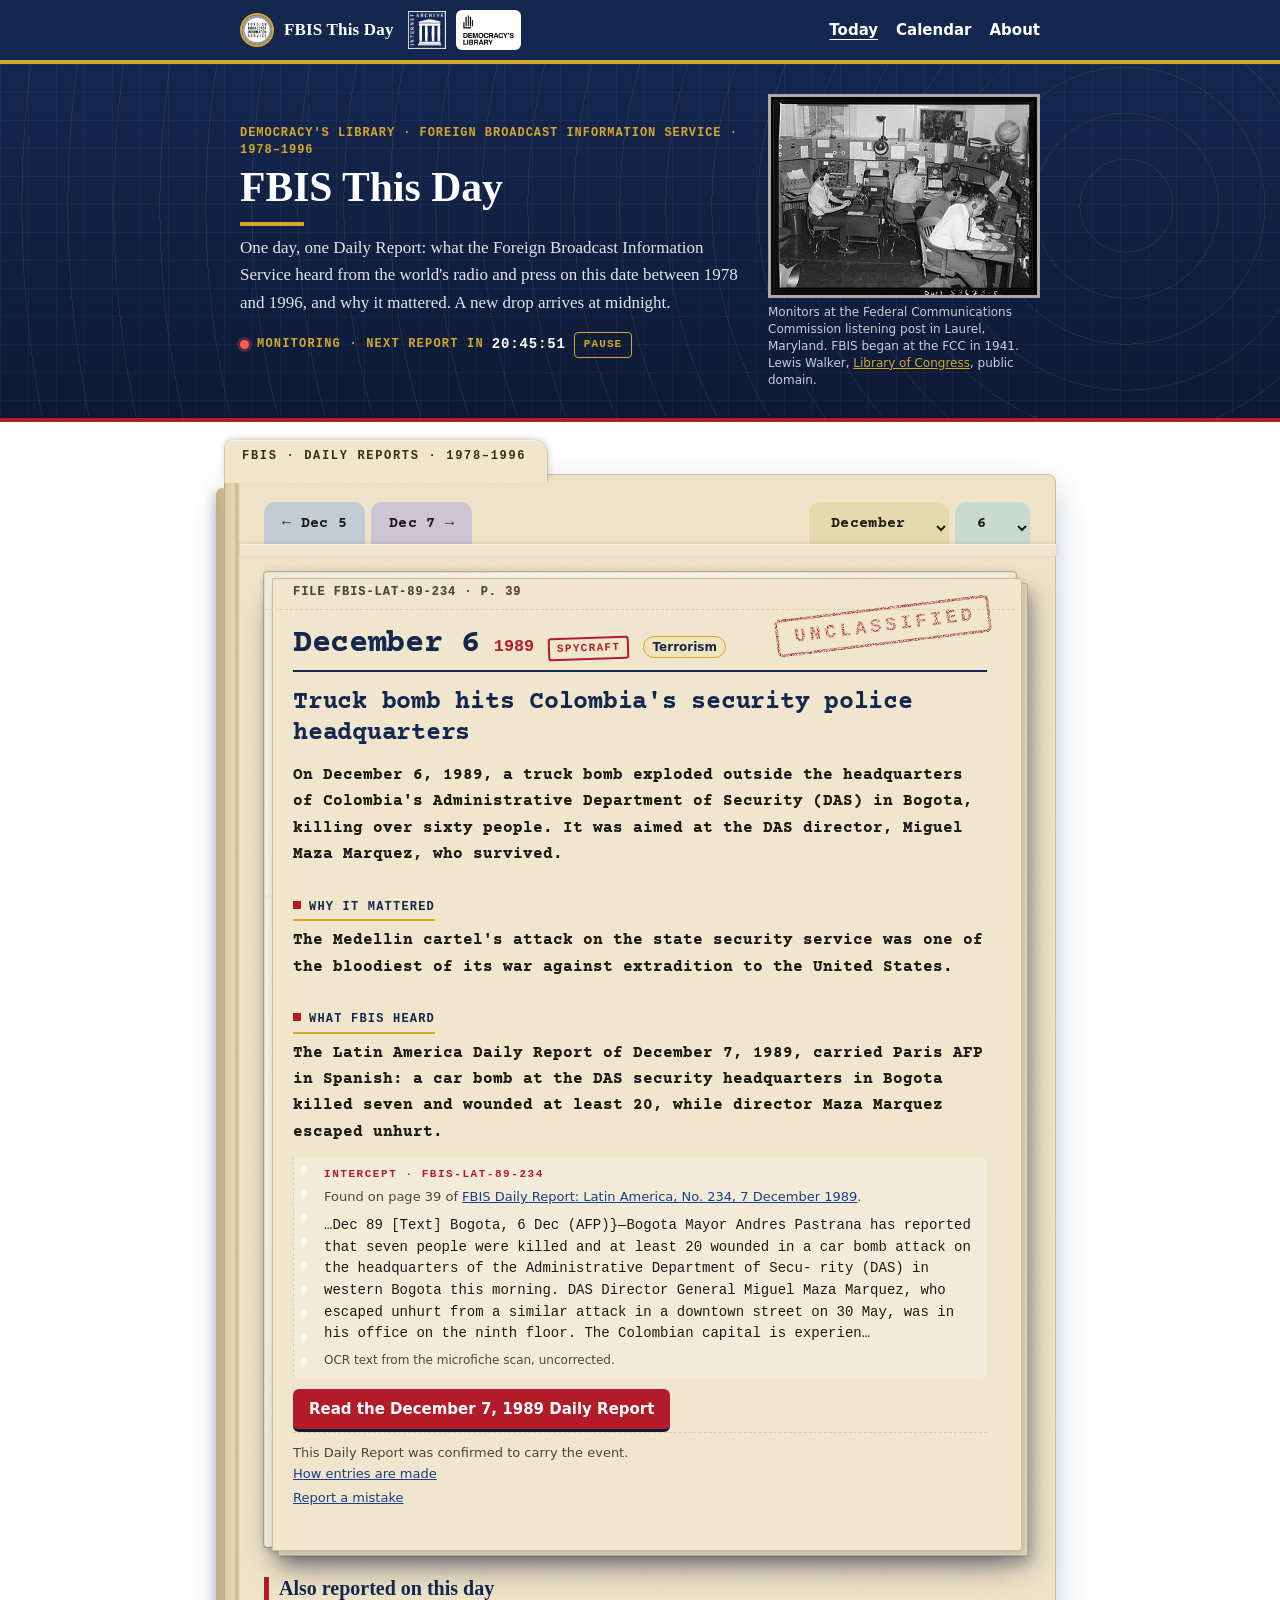
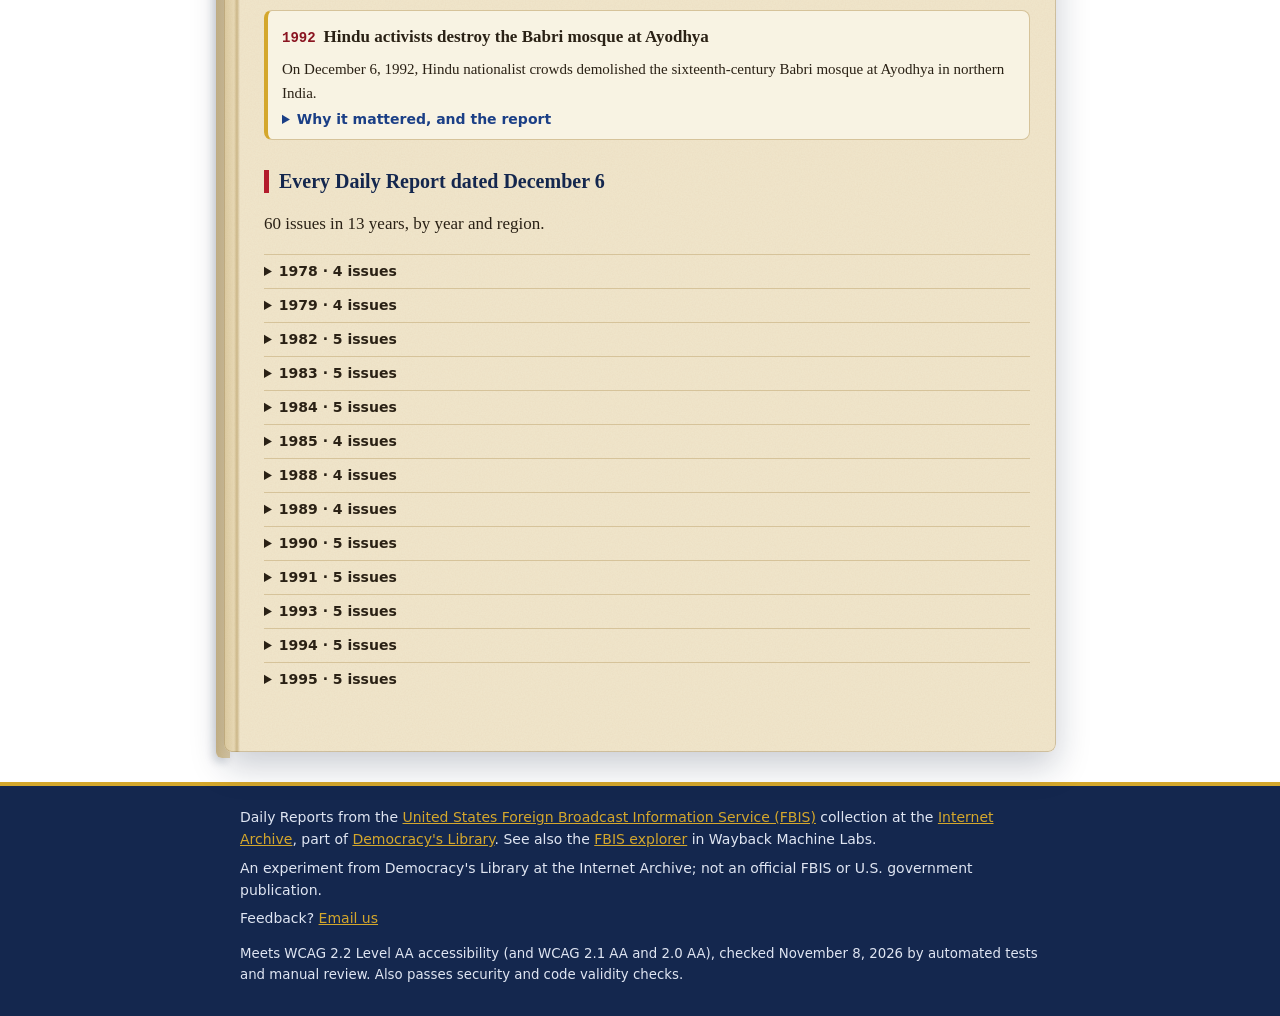
==== commit 4e1ef829: "Add the dated accessibility and security statement to each page's footer Placed at the bottom of ind" ====
--- a/index.html
+++ b/index.html
@@ -5,7 +5,7 @@
 <meta name="viewport" content="width=device-width, initial-scale=1">
 <title>FBIS This Day</title>
 <meta name="description" content="One day, one Daily Report: what the Foreign Broadcast Information Service heard from the world&#39;s radio and press on this date between 1978 and 1996, and why it mattered. A new drop arrives at midnight.">
-<link rel="stylesheet" href="style.css?v=28">
+<link rel="stylesheet" href="style.css?v=29">
 </head>
 <body>
 <a class="skip" href="#main">Skip to content</a>
@@ -77,6 +77,13 @@
     <p>An experiment from Democracy's Library at the Internet Archive; not an official FBIS or U.S. government publication.</p>
     <p>Feedback? <a href="mailto:robin.fay@archive.org?subject=Explorer%20Feedback%3A%20FBIS%20This%20Day">Email us</a></p>
   </div>
+<!-- explorer-checks:note -->
+<p class="explorer-checks-note" style="font-size:clamp(0.8333rem, 0.875em, 1rem);margin:1em 0 0">
+  Meets WCAG 2.2 Level AA accessibility (and WCAG 2.1 AA and 2.0 AA), checked
+  <time datetime="2026-11-08">November 8, 2026</time> by automated tests and manual review.
+  Also passes security and code validity checks.
+</p>
+<!-- /explorer-checks:note -->
 </footer>
 <script src="app.js?v=11"></script>
 </body>
--- a/style.css
+++ b/style.css
@@ -306,3 +306,7 @@
 .monitor-toggle:hover { background: rgba(212, 167, 44, .15); }
 .monitor-toggle:focus-visible { outline: 3px solid var(--gold); outline-offset: 2px; }
 .monitor.paused .dot { animation: none; opacity: .5; }
+
+/* The checker's dated statement sits at the end of the footer: give it the
+   footer's column and gutter. */
+footer.site .explorer-checks-note { max-width: 52rem; margin: 1em auto 0 !important; padding: 0 16px; color: #dfe5f2; }
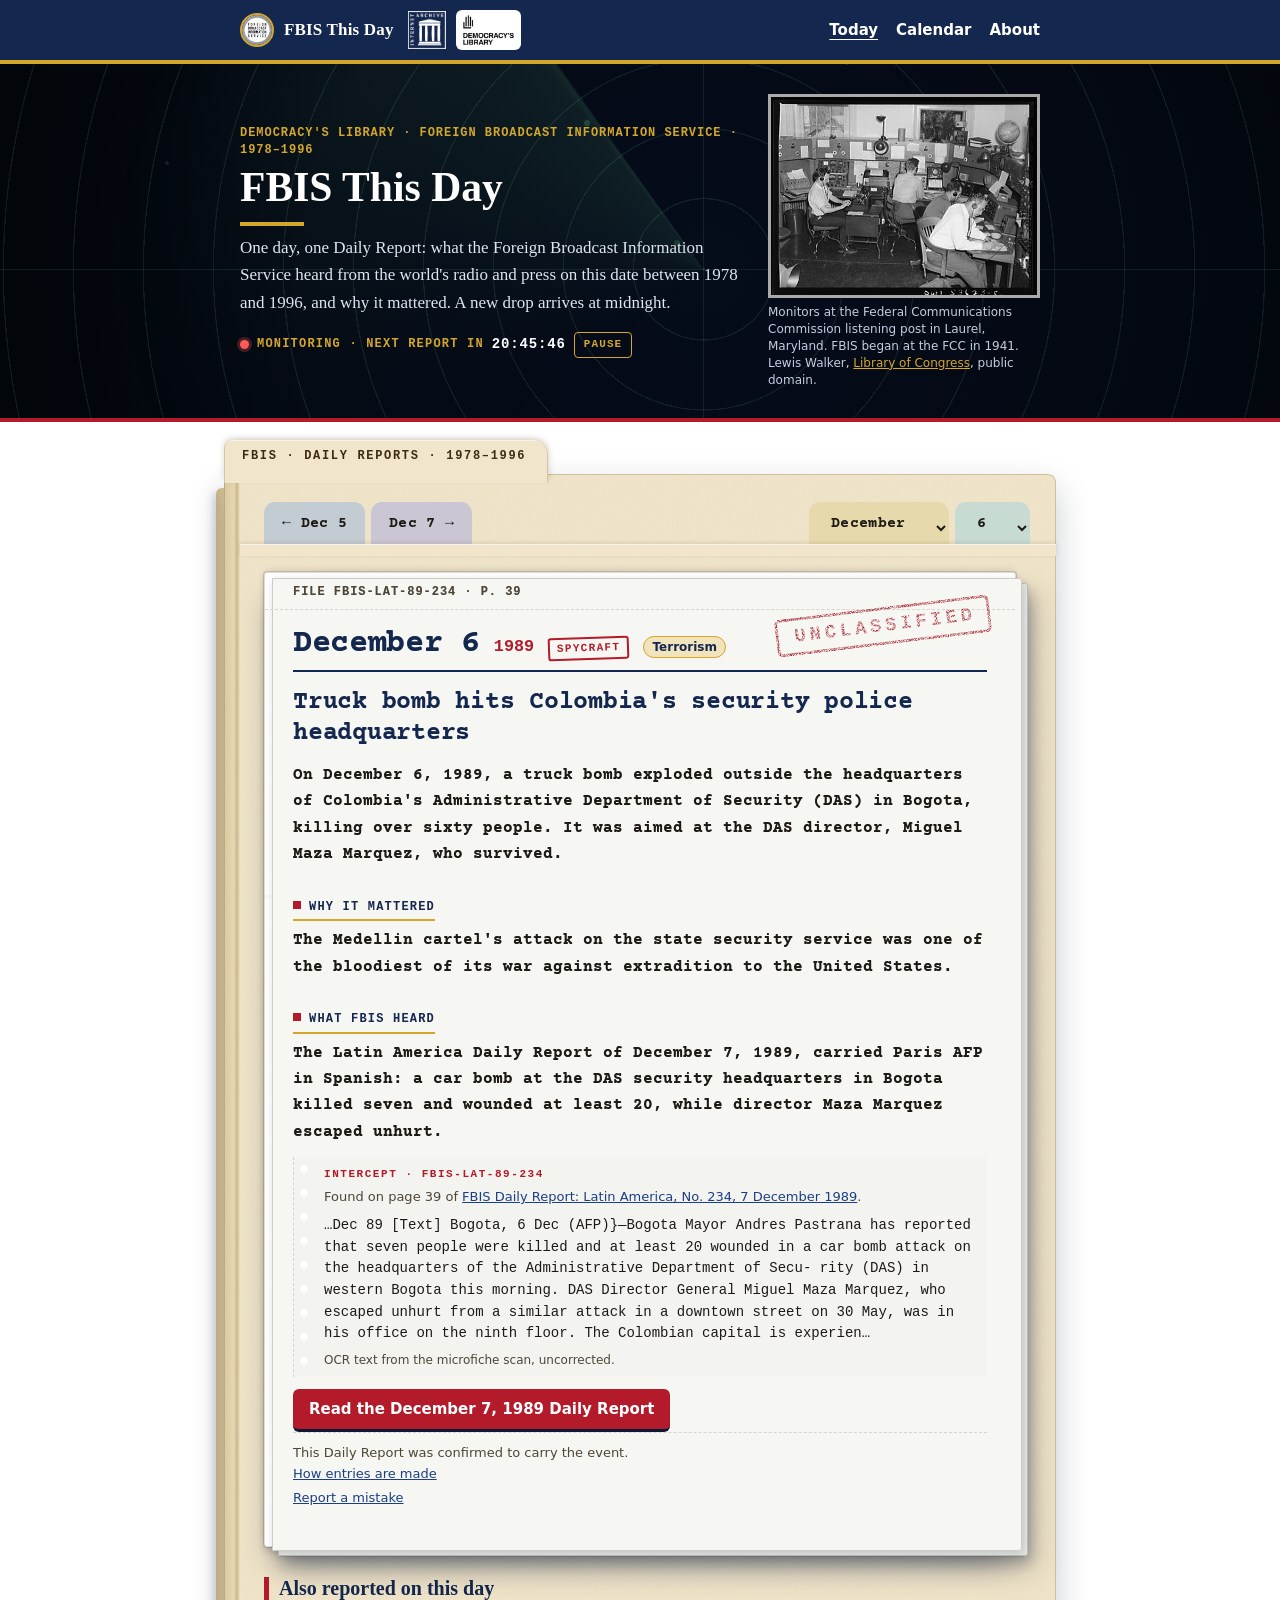
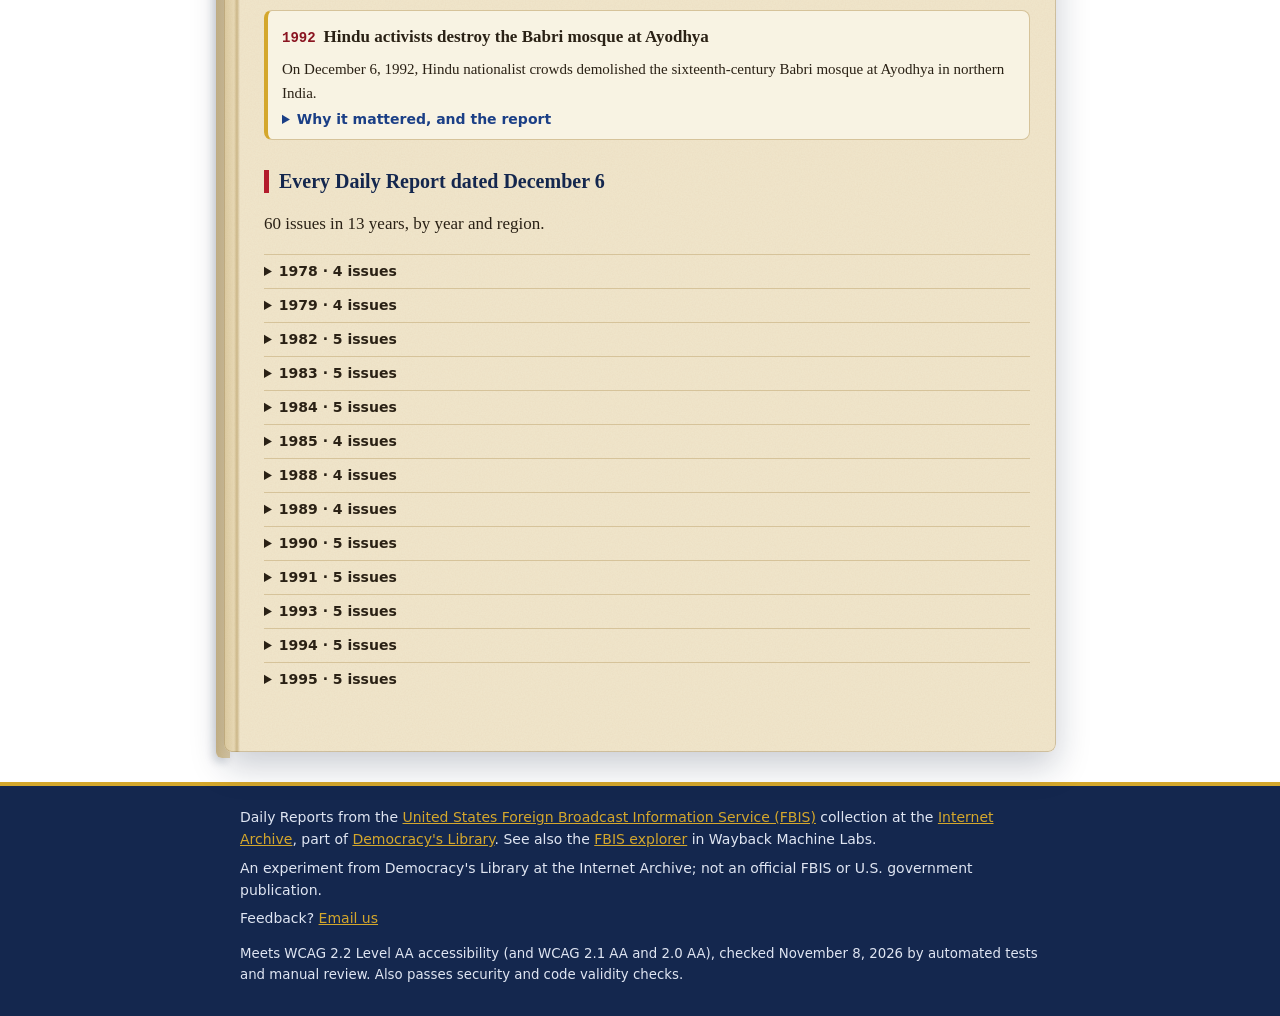
==== commit 3fb6f0ad: "Radar-capture header and white bulletin paper The home-page band becomes a still frame from a radar " ====
--- a/index.html
+++ b/index.html
@@ -5,7 +5,7 @@
 <meta name="viewport" content="width=device-width, initial-scale=1">
 <title>FBIS This Day</title>
 <meta name="description" content="One day, one Daily Report: what the Foreign Broadcast Information Service heard from the world&#39;s radio and press on this date between 1978 and 1996, and why it mattered. A new drop arrives at midnight.">
-<link rel="stylesheet" href="style.css?v=29">
+<link rel="stylesheet" href="style.css?v=30">
 </head>
 <body>
 <a class="skip" href="#main">Skip to content</a>
--- a/style.css
+++ b/style.css
@@ -65,13 +65,27 @@
 .lede { color: var(--muted); margin: 0; max-width: 40rem; }
 
 /* Home-page band: dark blue, white type, gold rules, a photograph */
-/* A listening-post console: faint range rings and a plotting grid */
-.band { color: var(--white); border-bottom: 4px solid var(--red);
+/* A radar capture: a still frame from a near-black blue scope, with range
+   rings, cross-hairs, a frozen sweep and a few contacts. Nothing moves. The
+   scope's lines never add up to more than 26% green behind any text, which
+   keeps the gold and grey type above 4.5:1 (gold is 4.71:1 at the worst). */
+.band { --rx: 55%; --ry: 58%; --scope: 120, 230, 170;
+  color: var(--white); border-bottom: 4px solid var(--red);
+  position: relative; overflow: hidden; isolation: isolate;
   background:
-    repeating-radial-gradient(circle at 88% 40%, rgba(212,167,44,.10) 0 1px, transparent 1px 46px),
-    linear-gradient(rgba(255,255,255,.035) 1px, transparent 1px) 0 0 / 100% 28px,
-    linear-gradient(90deg, rgba(255,255,255,.035) 1px, transparent 1px) 0 0 / 28px 100%,
-    linear-gradient(180deg, var(--navy) 0%, var(--navy-deep) 100%); }
+    repeating-radial-gradient(circle at var(--rx) var(--ry), rgba(var(--scope), .10) 0 1px, transparent 1.5px 70px),
+    linear-gradient(rgba(var(--scope), .10), rgba(var(--scope), .10)) var(--rx) 0 / 1px 100% no-repeat,
+    linear-gradient(rgba(var(--scope), .10), rgba(var(--scope), .10)) 0 var(--ry) / 100% 1px no-repeat,
+    radial-gradient(circle at var(--rx) var(--ry), #050c1a 0%, #040914 50%, #020509 100%); }
+/* the frozen sweep: a beam with its fading phosphor trail */
+.band::before { content: ""; position: absolute; z-index: -1; pointer-events: none;
+  width: 1400px; height: 1400px; left: calc(var(--rx) - 700px); top: calc(var(--ry) - 700px); border-radius: 50%;
+  background: conic-gradient(from 0deg, transparent 0deg 230deg, rgba(var(--scope), .02) 260deg, rgba(var(--scope), .09) 322deg, rgba(var(--scope), .14) 324deg, transparent 324.8deg);
+  -webkit-mask-image: radial-gradient(circle, #000 0 40%, transparent 60%); mask-image: radial-gradient(circle, #000 0 40%, transparent 60%); }
+/* contacts: the ones the beam has just passed are brightest */
+.band::after { content: ""; position: absolute; z-index: -1; pointer-events: none; width: 6px; height: 6px; border-radius: 50%;
+  left: calc(var(--rx) - 120px); top: calc(var(--ry) - 150px); background: rgba(var(--scope), .2);
+  box-shadow: 0 0 6px rgba(var(--scope), .12), 260px -60px 0 -1px rgba(var(--scope), .16), -420px 40px 0 -1px rgba(var(--scope), .12), 90px 120px 0 0 rgba(var(--scope), .14); }
 .monitor { margin: 16px 0 0; font: 600 12px/1.4 var(--mono); letter-spacing: .1em; text-transform: uppercase; color: var(--gold); display: flex; align-items: center; gap: 8px; flex-wrap: wrap; }
 .monitor #countdown { color: var(--white); font-size: 14px; letter-spacing: .06em; }
 .monitor .dot { width: 9px; height: 9px; border-radius: 50%; background: #ff5a5a; box-shadow: 0 0 0 3px rgba(255,90,90,.25); }
@@ -107,22 +121,21 @@
 /* The bulletin is a typed sheet of paper in both light and dark mode, so it
    carries its own colors. Every text pair here meets WCAG AA on the paper. */
 .sheet {
-  --paper: #fcf9f0; --tint: #f2ebd8; --ink: #1d1a14; --muted: #4e4637; --rule: #d9ceb0;
+  --paper: #ffffff; --tint: #f3f3f0; --ink: #1d1a14; --muted: #4e4637; --rule: #d6d4ce;
   --heading: #14274e; --link: #1b3f86; --accent: #b31b2b; --accent-ink: #fff;
   --chip: #f1e4bd; --chip-ink: #14274e;
   --type: "American Typewriter", "Courier Prime", "Courier New", Courier, monospace;
   color: var(--ink);
   background:
-    url("data:image/svg+xml,%3Csvg xmlns='http://www.w3.org/2000/svg' width='180' height='180'%3E%3Cfilter id='n'%3E%3CfeTurbulence type='fractalNoise' baseFrequency='.85' numOctaves='3' stitchTiles='stitch'/%3E%3CfeColorMatrix values='0 0 0 0 .32 0 0 0 0 .26 0 0 0 0 .14 0 0 0 .09 0'/%3E%3C/filter%3E%3Crect width='100%25' height='100%25' filter='url(%23n)'/%3E%3C/svg%3E"),
-    linear-gradient(180deg, transparent 33%, rgba(120, 100, 60, .07) 33.2%, transparent 33.6%),
-    radial-gradient(ellipse at 50% 40%, transparent 55%, rgba(120, 95, 50, .10) 100%),
+    url("data:image/svg+xml,%3Csvg xmlns='http://www.w3.org/2000/svg' width='180' height='180'%3E%3Cfilter id='n'%3E%3CfeTurbulence type='fractalNoise' baseFrequency='.85' numOctaves='3' stitchTiles='stitch'/%3E%3CfeColorMatrix values='0 0 0 0 .3 0 0 0 0 .3 0 0 0 0 .3 0 0 0 .05 0'/%3E%3C/filter%3E%3Crect width='100%25' height='100%25' filter='url(%23n)'/%3E%3C/svg%3E"),
+    linear-gradient(180deg, transparent 33%, rgba(90, 90, 90, .05) 33.2%, transparent 33.6%),
     var(--paper);
-  border: 1px solid #e3d8b8; border-radius: 3px; padding: 0 28px 26px; position: relative; isolation: isolate;
+  border: 1px solid #dddbd5; border-radius: 3px; padding: 0 28px 26px; position: relative; isolation: isolate;
   /* the sheet lifts off the page: a hard shadow down the right edge and a soft one below */
   /* a defined edge all round, a light shadow along the top, a drop shadow
      below, and the hard shadow down the right-hand edge */
   box-shadow:
-    0 0 0 1px rgba(120, 95, 50, .30),
+    0 0 0 1px rgba(90, 85, 75, .22),
     0 -3px 8px -2px rgba(12, 26, 54, .14),
     0 4px 6px rgba(12, 26, 54, .16),
     0 22px 30px -10px rgba(12, 26, 54, .38),
@@ -133,8 +146,8 @@
 /* a second sheet underneath, slightly askew */
 /* the edges of two more sheets showing down the right-hand side */
 .sheet::before, .sheet::after { content: ""; position: absolute; top: 5px; bottom: -5px; z-index: -1; border-radius: 0 3px 3px 0; }
-.sheet::before { right: -7px; left: 7px; background: #efe6cd; border: 1px solid #cdbd95; box-shadow: 3px 4px 8px rgba(12, 26, 54, .18); }
-.sheet::after { top: 10px; bottom: -10px; right: -13px; left: 13px; z-index: -2; background: #e7dcbf; border: 1px solid #c6b48a; box-shadow: 4px 8px 14px rgba(12, 26, 54, .22); }
+.sheet::before { right: -7px; left: 7px; background: #f6f6f3; border: 1px solid #cfccc4; box-shadow: 3px 4px 8px rgba(12, 26, 54, .18); }
+.sheet::after { top: 10px; bottom: -10px; right: -13px; left: 13px; z-index: -2; background: #ededea; border: 1px solid #c4c1b8; box-shadow: 4px 8px 14px rgba(12, 26, 54, .22); }
 .sheet h2, .sheet p { font-family: var(--type); }
 .sheet h2 { font-weight: 700; letter-spacing: -.01em; }
 .sheet p { font-size: 16px; line-height: 1.65; text-shadow: 0 0 .5px rgba(29, 26, 20, .35); }
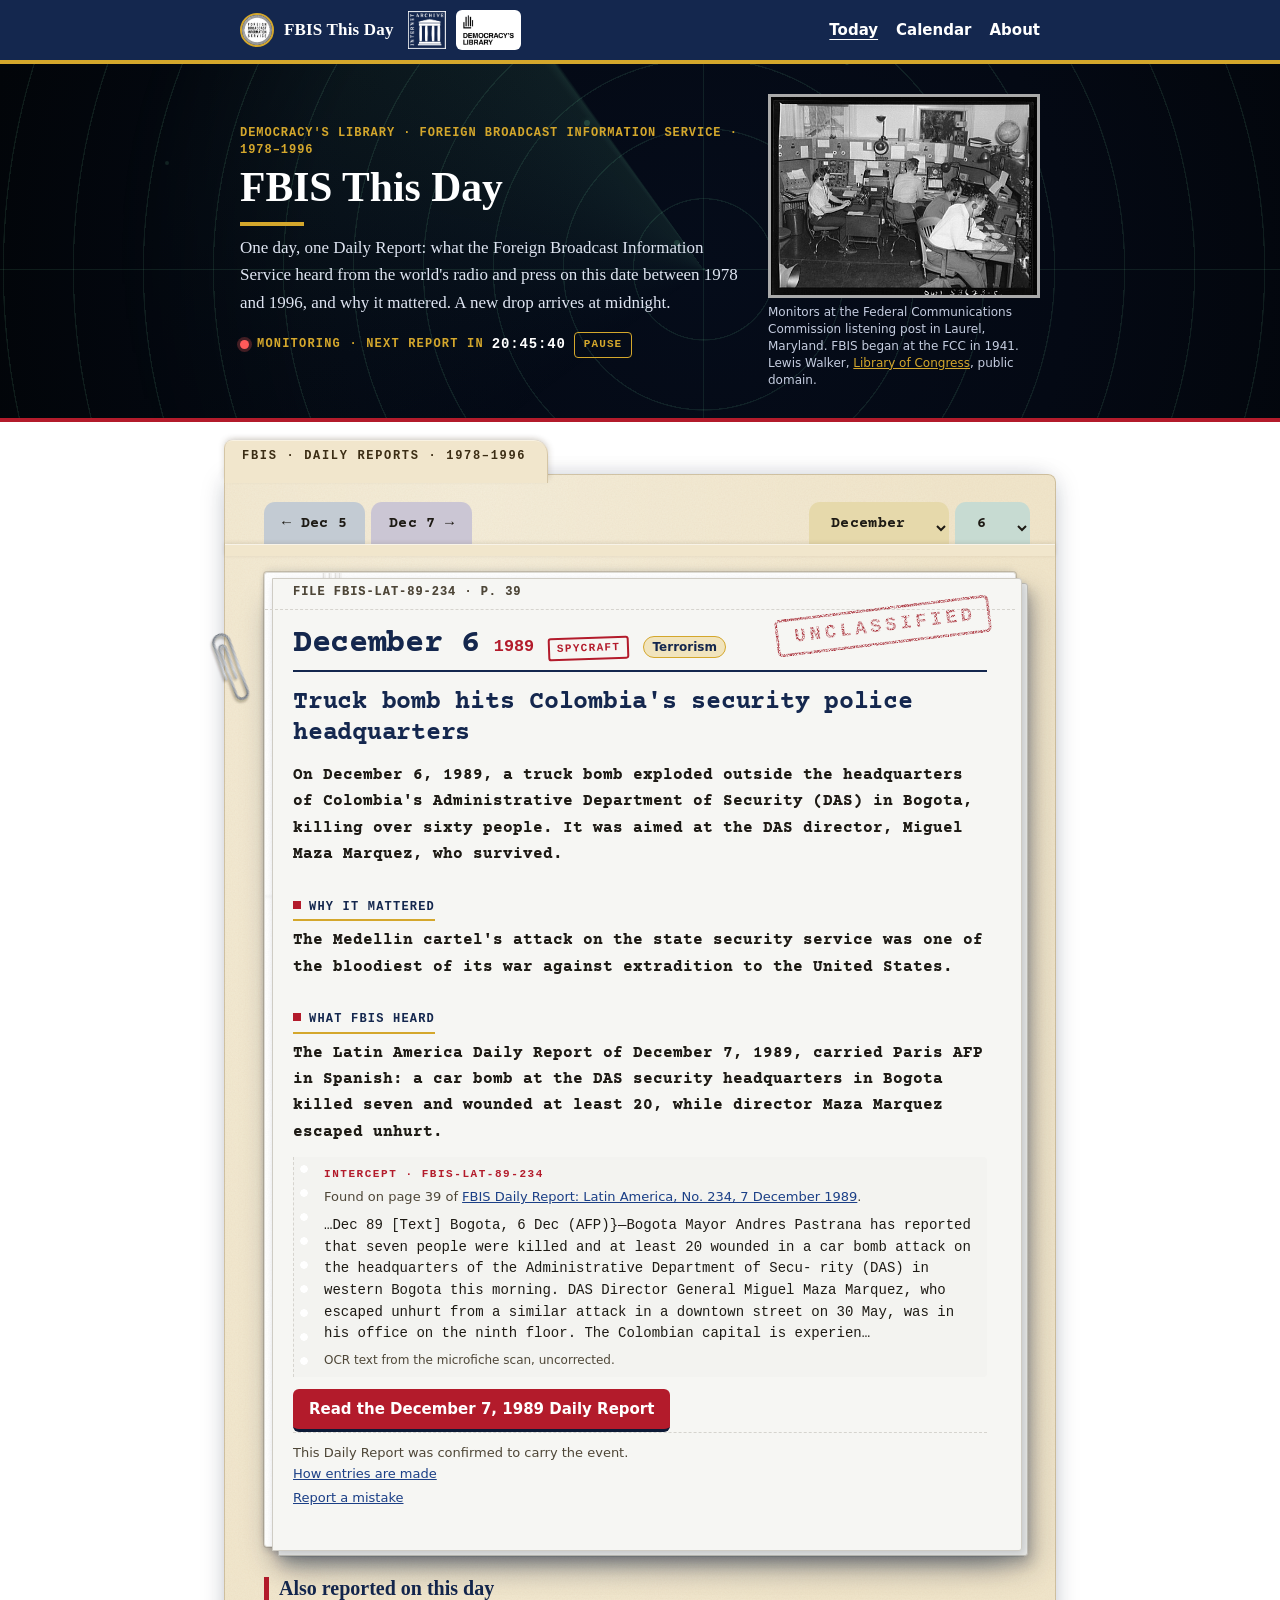
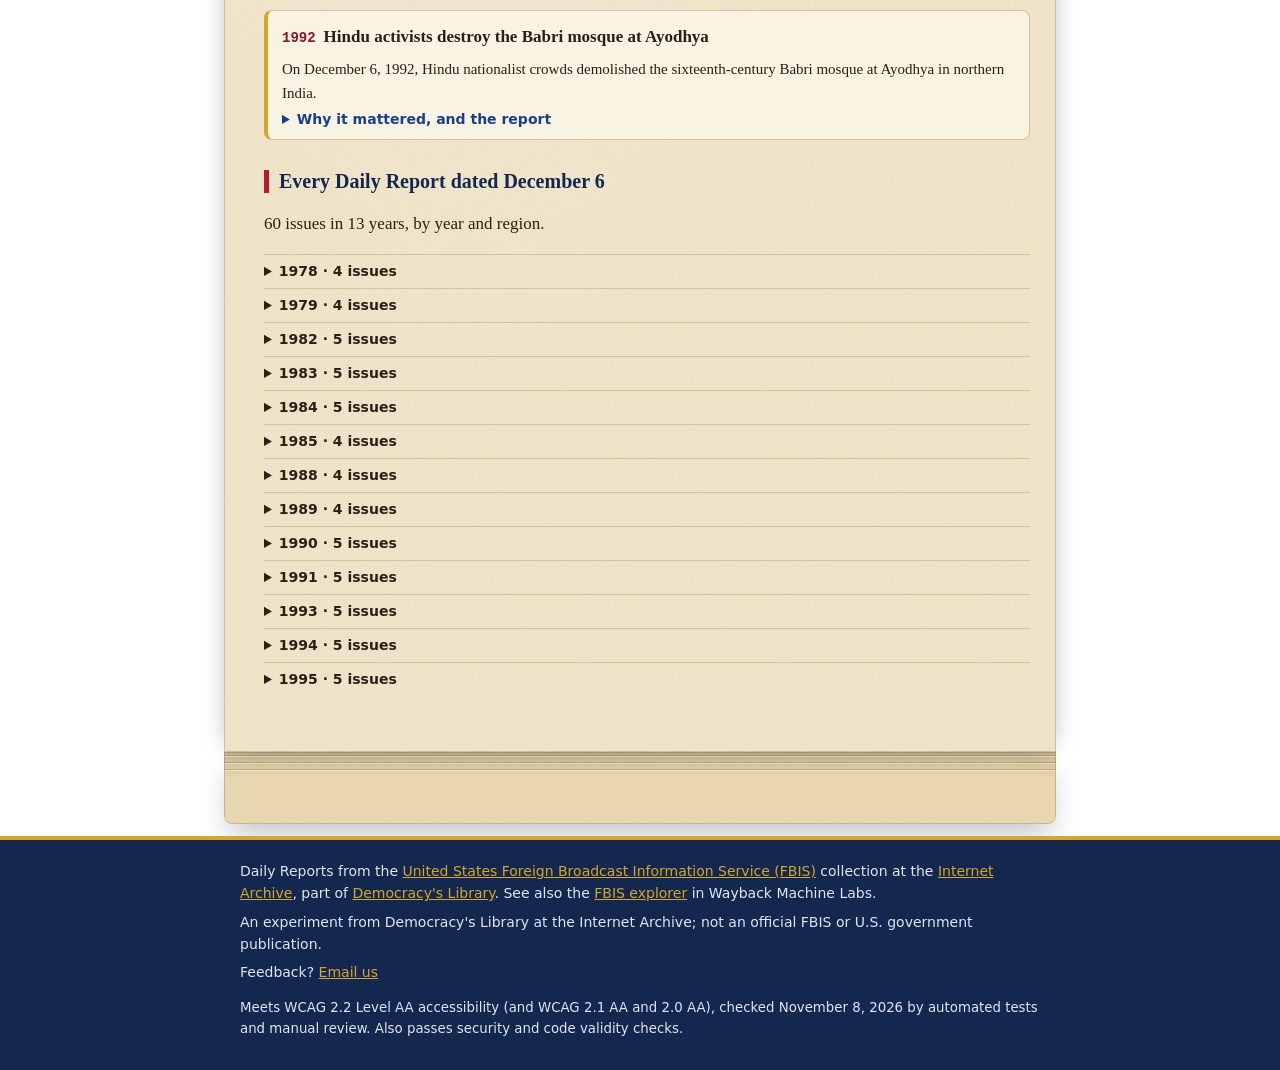
==== commit 48090802: "Open file folder with a loose paper clip The folder now reads as opened flat: the back panel holds t" ====
--- a/index.html
+++ b/index.html
@@ -5,7 +5,7 @@
 <meta name="viewport" content="width=device-width, initial-scale=1">
 <title>FBIS This Day</title>
 <meta name="description" content="One day, one Daily Report: what the Foreign Broadcast Information Service heard from the world&#39;s radio and press on this date between 1978 and 1996, and why it mattered. A new drop arrives at midnight.">
-<link rel="stylesheet" href="style.css?v=30">
+<link rel="stylesheet" href="style.css?v=31">
 </head>
 <body>
 <a class="skip" href="#main">Skip to content</a>
@@ -85,6 +85,6 @@
 </p>
 <!-- /explorer-checks:note -->
 </footer>
-<script src="app.js?v=11"></script>
+<script src="app.js?v=12"></script>
 </body>
 </html>
--- a/style.css
+++ b/style.css
@@ -128,6 +128,8 @@
   color: var(--ink);
   background:
     url("data:image/svg+xml,%3Csvg xmlns='http://www.w3.org/2000/svg' width='180' height='180'%3E%3Cfilter id='n'%3E%3CfeTurbulence type='fractalNoise' baseFrequency='.85' numOctaves='3' stitchTiles='stitch'/%3E%3CfeColorMatrix values='0 0 0 0 .3 0 0 0 0 .3 0 0 0 0 .3 0 0 0 .05 0'/%3E%3C/filter%3E%3Crect width='100%25' height='100%25' filter='url(%23n)'/%3E%3C/svg%3E"),
+    /* the dent a paper clip left in the top edge */
+    url("data:image/svg+xml,%3Csvg xmlns='http://www.w3.org/2000/svg' width='22' height='76' viewBox='0 0 22 76'%3E%3Cpath d='M9 28V60a3 3 0 0 0 6 0V12a6 6 0 0 0-12 0V66a8 8 0 0 0 16 0V30' fill='none' stroke='%235a5040' stroke-opacity='.16' stroke-width='2.6' stroke-linecap='round'/%3E%3Cpath d='M9 28V60a3 3 0 0 0 6 0V12a6 6 0 0 0-12 0V66a8 8 0 0 0 16 0V30' fill='none' stroke='%23ffffff' stroke-opacity='.9' stroke-width='.8' stroke-linecap='round' transform='translate%28.6 .6%29'/%3E%3C/svg%3E") left 56px top -40px / 22px 76px no-repeat,
     linear-gradient(180deg, transparent 33%, rgba(90, 90, 90, .05) 33.2%, transparent 33.6%),
     var(--paper);
   border: 1px solid #dddbd5; border-radius: 3px; padding: 0 28px 26px; position: relative; isolation: isolate;
@@ -247,17 +249,20 @@
 .sheet p.draft a { display: inline-block; min-height: 24px; padding: 3px 0; line-height: 18px; }
 .sheet .evidence p { text-shadow: none; }
 
-/* An open manila folder that holds each page's contents. It keeps its own
-   colors in both modes; every text pair on it meets WCAG AA. */
+/* A manila folder opened flat: the back panel, with its index tab, holds
+   each page's contents; it folds along the scored crease at the bottom into
+   the front cover, which lies open below. It keeps its own colors in both
+   modes; every text pair on it meets WCAG AA. */
 .folder {
   --paper: #f8f3e3; --tint: #efe7d0; --ink: #2a2115; --muted: #4f3f22; --rule: #d6c39a;
   --heading: #14274e; --link: #1b3f86; --accent: #8a1420; --chip: #f1e4bd; --chip-ink: #14274e;
-  color: var(--ink); position: relative; margin-top: 52px; margin-bottom: 8px;
-  padding: 10px 26px 26px 40px; border-radius: 4px 8px 8px 8px;
+  color: var(--ink); position: relative; margin-top: 52px; margin-bottom: 84px;
+  padding: 10px 26px 26px 40px; border-radius: 4px 8px 0 0;
   background:
     url("data:image/svg+xml,%3Csvg xmlns='http://www.w3.org/2000/svg' width='200' height='200'%3E%3Cfilter id='m'%3E%3CfeTurbulence type='fractalNoise' baseFrequency='.7' numOctaves='3' stitchTiles='stitch'/%3E%3CfeColorMatrix values='0 0 0 0 .4 0 0 0 0 .3 0 0 0 0 .12 0 0 0 .08 0'/%3E%3C/filter%3E%3Crect width='100%25' height='100%25' filter='url(%23m)'/%3E%3C/svg%3E"),
-    linear-gradient(90deg, #dccaa0 0, #e8d9b6 10px, #cdb88a 13px, #f1e6cc 16px, #f1e6cc 100%);
-  box-shadow: inset 0 0 0 1px rgba(110, 80, 30, .25), 0 14px 34px rgba(12, 26, 54, .22);
+    radial-gradient(ellipse at 30% 0%, rgba(255, 255, 255, .28), transparent 60%),
+    #f1e6cc;
+  box-shadow: inset 0 0 0 1px rgba(110, 80, 30, .25), -6px 0 24px -8px rgba(12, 26, 54, .22), 6px 0 24px -8px rgba(12, 26, 54, .22);
 }
 /* the folder's index tab */
 .folder::before {
@@ -269,18 +274,25 @@
     /* a soft drop shadow up and out from the tab; none at its foot, where it joins the folder */
     -2px -3px 6px -2px rgba(60, 45, 20, .16), 3px -2px 6px -2px rgba(60, 45, 20, .16);
 }
-/* the front flap folded back along the left edge */
+/* the front cover, opened flat below the crease, with the folder's
+   score lines and a little shade where it bends */
 .folder::after {
-  content: ""; position: absolute; left: -8px; top: 14px; bottom: -6px; width: 14px; border-radius: 6px 0 0 6px;
-  background: linear-gradient(90deg, #cdb88a, #e2d1aa); box-shadow: -3px 4px 8px rgba(12, 26, 54, .18); z-index: -1;
+  content: ""; position: absolute; left: 0; right: 0; top: 100%; height: 72px; z-index: -1; pointer-events: none;
+  border-radius: 0 0 8px 8px;
+  background:
+    repeating-linear-gradient(180deg, rgba(110, 80, 30, .30) 0 1px, rgba(255, 255, 255, .45) 1px 2px, transparent 2px 7px) 0 3px / 100% 21px no-repeat,
+    linear-gradient(180deg, rgba(60, 45, 20, .18), rgba(60, 45, 20, 0) 26px),
+    url("data:image/svg+xml,%3Csvg xmlns='http://www.w3.org/2000/svg' width='200' height='200'%3E%3Cfilter id='m'%3E%3CfeTurbulence type='fractalNoise' baseFrequency='.7' numOctaves='3' stitchTiles='stitch'/%3E%3CfeColorMatrix values='0 0 0 0 .4 0 0 0 0 .3 0 0 0 0 .12 0 0 0 .08 0'/%3E%3C/filter%3E%3Crect width='100%25' height='100%25' filter='url(%23m)'/%3E%3C/svg%3E"),
+    #ead9b2;
+  box-shadow: inset 0 0 0 1px rgba(110, 80, 30, .25), 0 16px 30px -6px rgba(12, 26, 54, .26);
 }
 .folder .daybar { margin-top: 14px; }
 .folder .daybar button, .folder .daybar select { color: var(--ink); background: var(--paper); border-color: #d6c39a; }
 .folder section.more h2, .folder .prose h2 { color: var(--heading); }
 .folder header.intro { padding-top: 16px; }
 @media (max-width: 560px) {
-  .folder { padding: 8px 14px 18px 22px; margin-top: 46px; }
-  .folder::after { left: -5px; width: 9px; }
+  .folder { padding: 8px 14px 18px 22px; margin-top: 46px; margin-bottom: 64px; }
+  .folder::after { height: 56px; }
 }
 
 .sheet h2, .sheet .bigdate { font-family: "Courier Prime", "Courier New", Courier, monospace; font-weight: 700; letter-spacing: -.01em; }
@@ -292,7 +304,7 @@
 .folder .daybar { gap: 6px; align-items: flex-end; margin: 18px -26px 18px -40px; padding: 0 26px 0 40px; position: relative; }
 /* the folder's beige comes up over the foot of the tabs, so they sit
    tucked behind it, with a soft shadow cast up from its edge */
-.folder .daybar::after { content: ""; position: absolute; left: 16px; right: 0; bottom: -2px; height: 11px; z-index: 1; pointer-events: none;
+.folder .daybar::after { content: ""; position: absolute; left: 1px; right: 1px; bottom: -2px; height: 11px; z-index: 1; pointer-events: none;
   background: #f1e6cc; border-top: 1px solid rgba(255, 255, 255, .55);
   box-shadow: 0 -1px 4px rgba(60, 45, 20, .13); }
 .folder .daybar button, .folder .daybar select {
@@ -323,3 +335,11 @@
 /* The checker's dated statement sits at the end of the footer: give it the
    footer's column and gutter. */
 footer.site .explorer-checks-note { max-width: 52rem; margin: 1em auto 0 !important; padding: 0 16px; color: #dfe5f2; }
+
+/* the paper clip, taken off the bulletin and left lying on the folder
+   beside it. Decorative only. */
+.sheet .clip { position: absolute; z-index: 3; left: -44px; top: 46px; width: 96px; height: 40px; pointer-events: none;
+  background: url("data:image/svg+xml,%3Csvg xmlns='http://www.w3.org/2000/svg' width='96' height='40' viewBox='0 0 96 40'%3E%3Cdefs%3E%3ClinearGradient id='g' x1='0' y1='0' x2='0' y2='1'%3E%3Cstop offset='0' stop-color='%236a7079'/%3E%3Cstop offset='.45' stop-color='%23c3c8cf'/%3E%3Cstop offset='1' stop-color='%23737981'/%3E%3C/linearGradient%3E%3Cfilter id='s' x='-20%25' y='-40%25' width='140%25' height='180%25'%3E%3CfeGaussianBlur stdDeviation='1.1'/%3E%3C/filter%3E%3C/defs%3E%3Cg transform='translate%2888 9%29 rotate%2898%29'%3E%3Cpath d='M9 28V60a3 3 0 0 0 6 0V12a6 6 0 0 0-12 0V66a8 8 0 0 0 16 0V30' fill='none' stroke='%232a1e0a' stroke-opacity='.35' stroke-width='2.6' filter='url%28%23s%29' transform='translate%281.6 -2%29'/%3E%3Cpath d='M9 28V60a3 3 0 0 0 6 0V12a6 6 0 0 0-12 0V66a8 8 0 0 0 16 0V30' fill='none' stroke='url%28%23g%29' stroke-width='2.4' stroke-linecap='round'/%3E%3Cpath d='M9 28V60a3 3 0 0 0 6 0V12a6 6 0 0 0-12 0V66a8 8 0 0 0 16 0V30' fill='none' stroke='%23f1f3f6' stroke-opacity='.6' stroke-width='.7' stroke-linecap='round' transform='translate%28-.5 -.4%29'/%3E%3C/g%3E%3C/svg%3E") center / contain no-repeat; transform: rotate(62deg); transform-origin: 0 0; }
+@media (max-width: 560px) {
+  .sheet .clip { left: -12px; top: 52px; width: 72px; height: 30px; }
+}
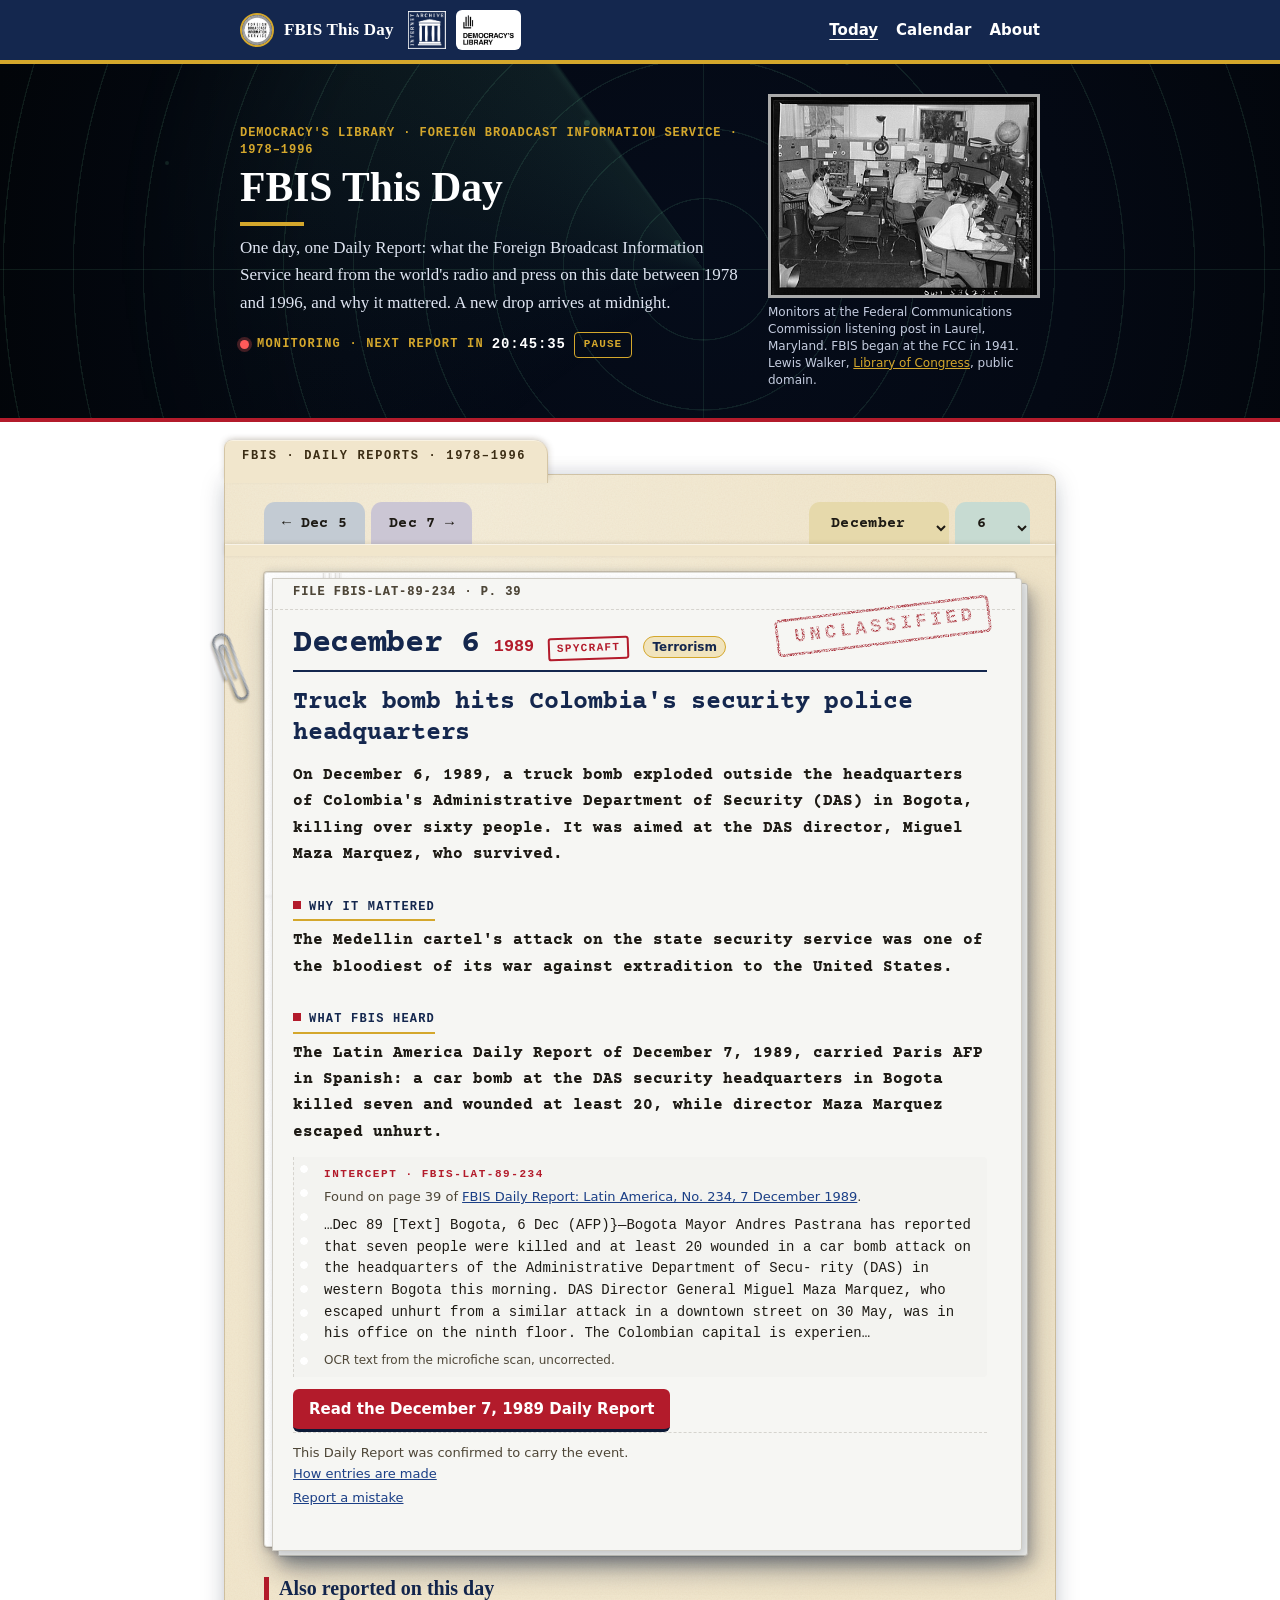
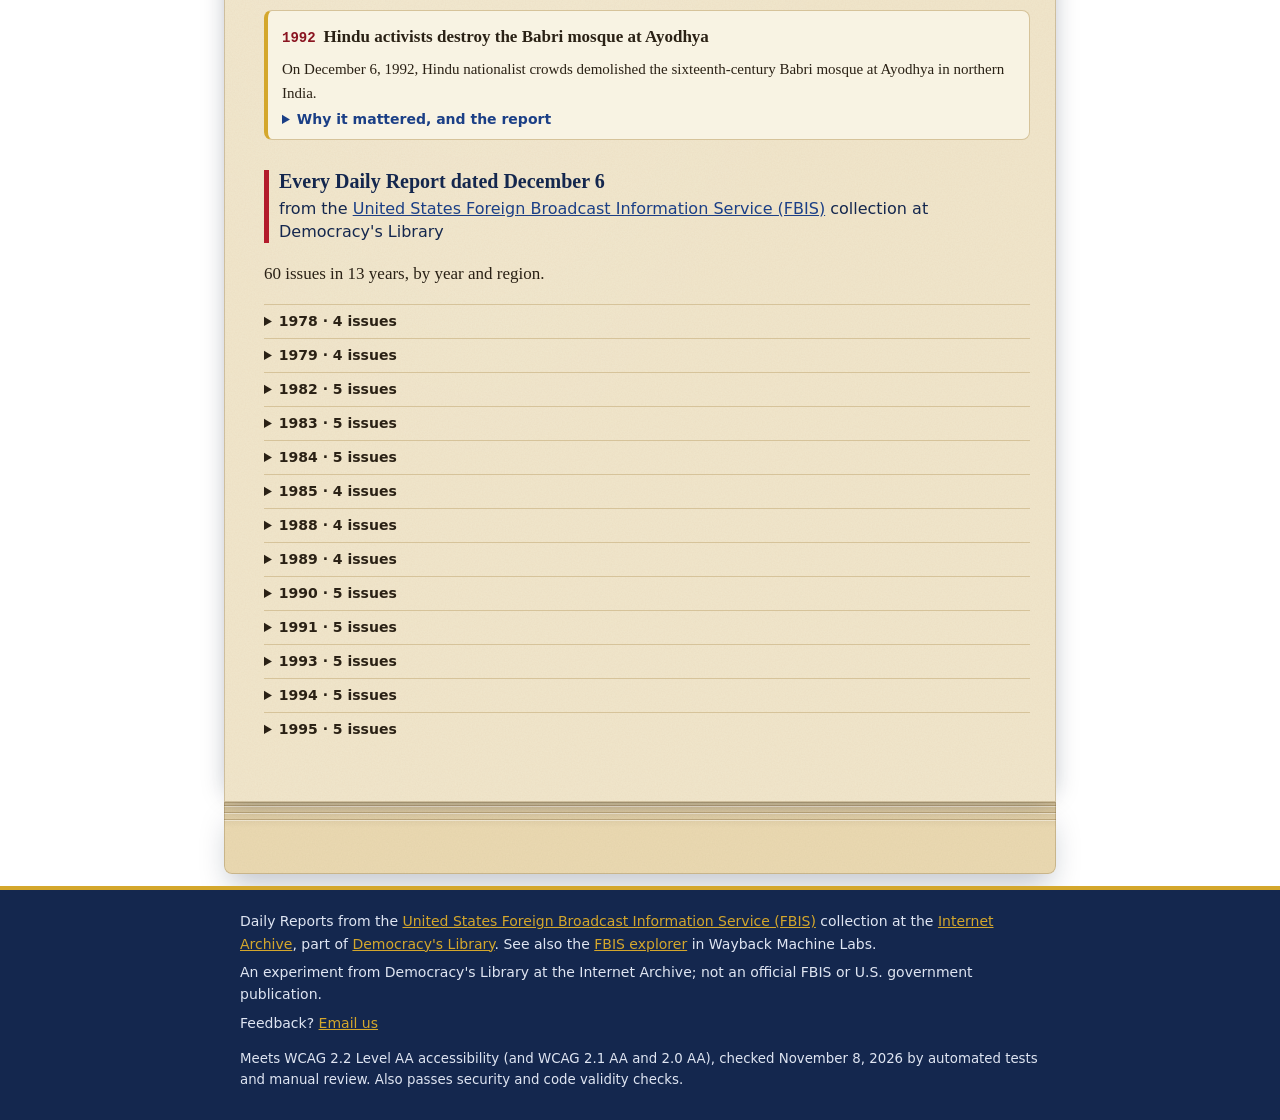
==== commit 0dd510eb: "Link the us-fbis collection under each day's list of Daily Reports The heading now reads "Every Dail" ====
--- a/index.html
+++ b/index.html
@@ -5,7 +5,7 @@
 <meta name="viewport" content="width=device-width, initial-scale=1">
 <title>FBIS This Day</title>
 <meta name="description" content="One day, one Daily Report: what the Foreign Broadcast Information Service heard from the world&#39;s radio and press on this date between 1978 and 1996, and why it mattered. A new drop arrives at midnight.">
-<link rel="stylesheet" href="style.css?v=31">
+<link rel="stylesheet" href="style.css?v=32">
 </head>
 <body>
 <a class="skip" href="#main">Skip to content</a>
@@ -64,7 +64,7 @@
   </section>
 
   <section class="more" aria-labelledby="issuesH">
-    <h2 id="issuesH">Every Daily Report dated <span id="issuesDay">this day</span></h2>
+    <h2 id="issuesH">Every Daily Report dated <span id="issuesDay">this day</span> <span class="from">from the <a href="https://archive.org/details/us-fbis">United States Foreign Broadcast Information Service (FBIS)</a> collection at Democracy's Library</span></h2>
     <p class="small" id="issuesNote"></p>
     <div class="issues" id="issues"></div>
   </section>
--- a/style.css
+++ b/style.css
@@ -343,3 +343,5 @@
 @media (max-width: 560px) {
   .sheet .clip { left: -12px; top: 52px; width: 72px; height: 30px; }
 }
+/* the collection the day's Daily Reports come from, under the heading */
+#issuesH .from { display: block; margin-top: 4px; font: 400 1rem/1.45 var(--sans); }
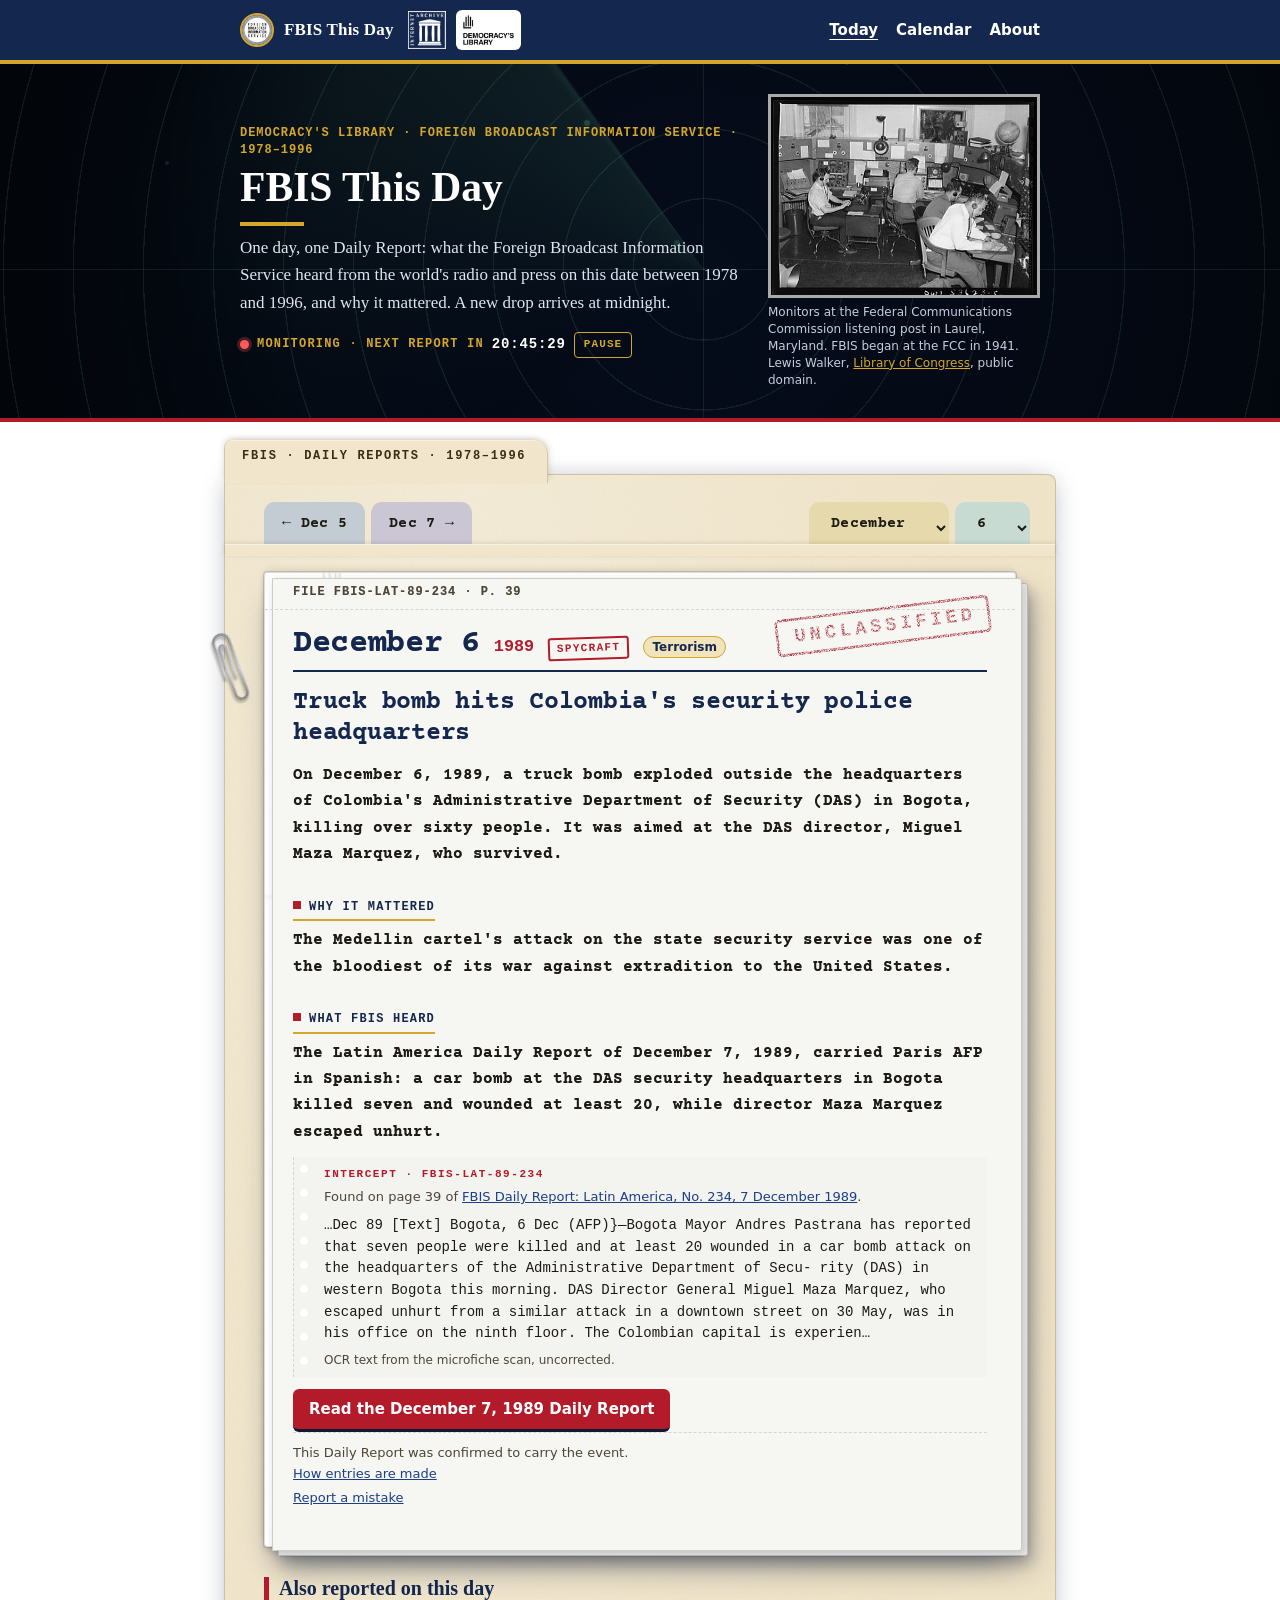
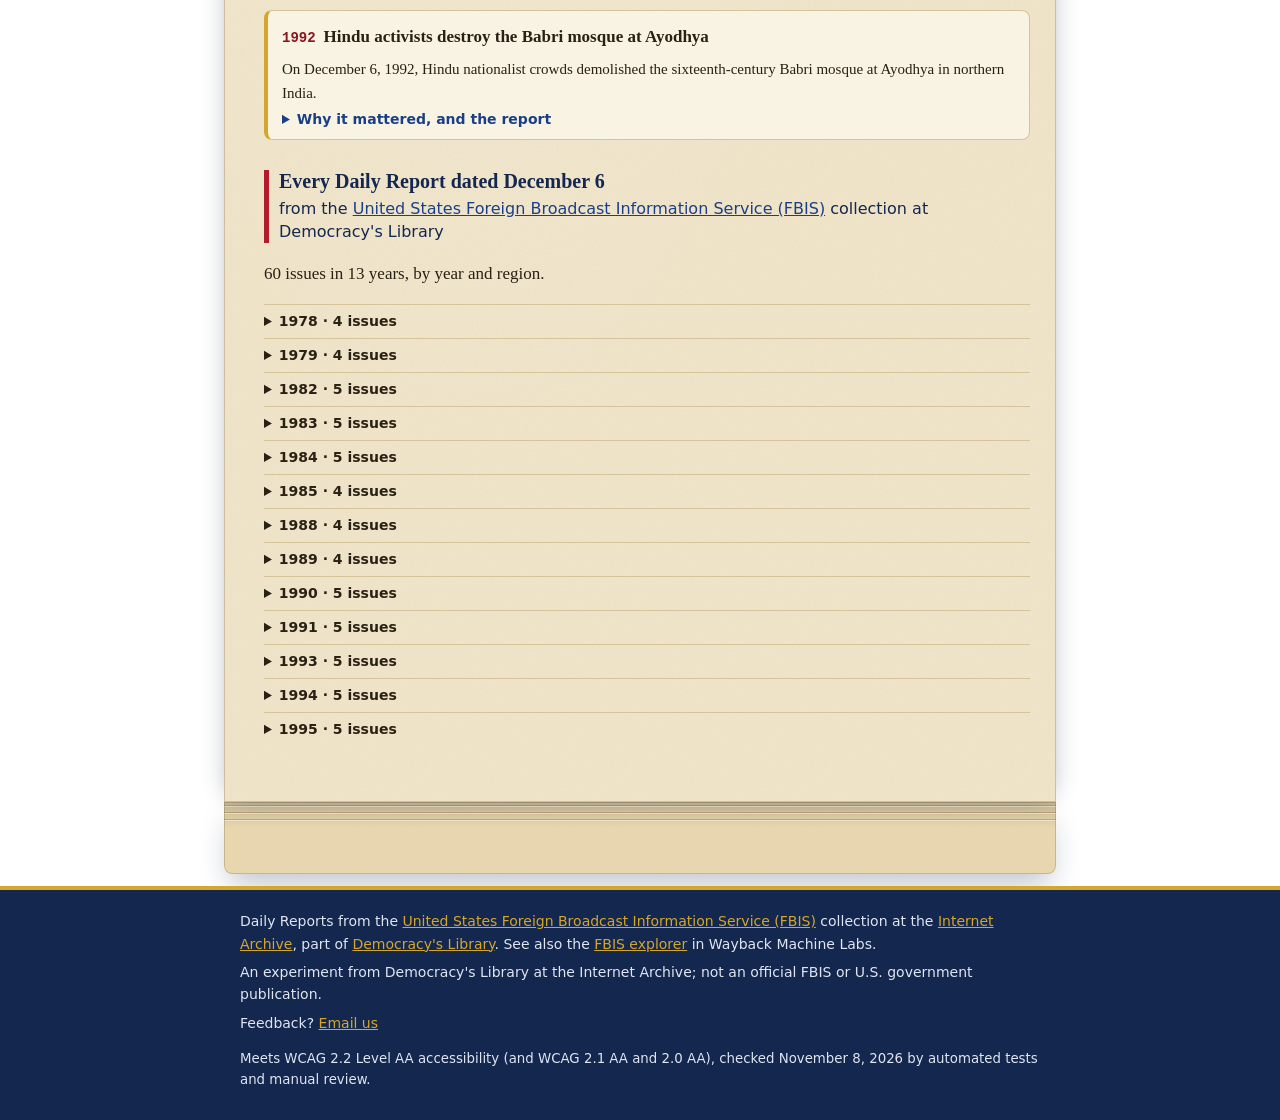
==== commit 9b5efb21: "Explorer design fixes: feedback address, no GitHub, no security claim Brings the pages in line with " ====
--- a/index.html
+++ b/index.html
@@ -75,13 +75,12 @@
   <div class="wrap">
     <p>Daily Reports from the <a href="https://archive.org/details/us-fbis">United States Foreign Broadcast Information Service (FBIS)</a> collection at the <a href="https://archive.org/">Internet Archive</a>, part of <a href="https://archive.org/details/democracys-library">Democracy's Library</a>. See also the <a href="https://wayback-labs.sf.archive.org/fbis/">FBIS explorer</a> in Wayback Machine Labs.</p>
     <p>An experiment from Democracy's Library at the Internet Archive; not an official FBIS or U.S. government publication.</p>
-    <p>Feedback? <a href="mailto:robin.fay@archive.org?subject=Explorer%20Feedback%3A%20FBIS%20This%20Day">Email us</a></p>
+    <p>Feedback? <a href="mailto:info@archive.org?subject=Democracy%27s%20Library%20Explorer">Email us</a></p>
   </div>
 <!-- explorer-checks:note -->
 <p class="explorer-checks-note" style="font-size:clamp(0.8333rem, 0.875em, 1rem);margin:1em 0 0">
   Meets WCAG 2.2 Level AA accessibility (and WCAG 2.1 AA and 2.0 AA), checked
   <time datetime="2026-11-08">November 8, 2026</time> by automated tests and manual review.
-  Also passes security and code validity checks.
 </p>
 <!-- /explorer-checks:note -->
 </footer>
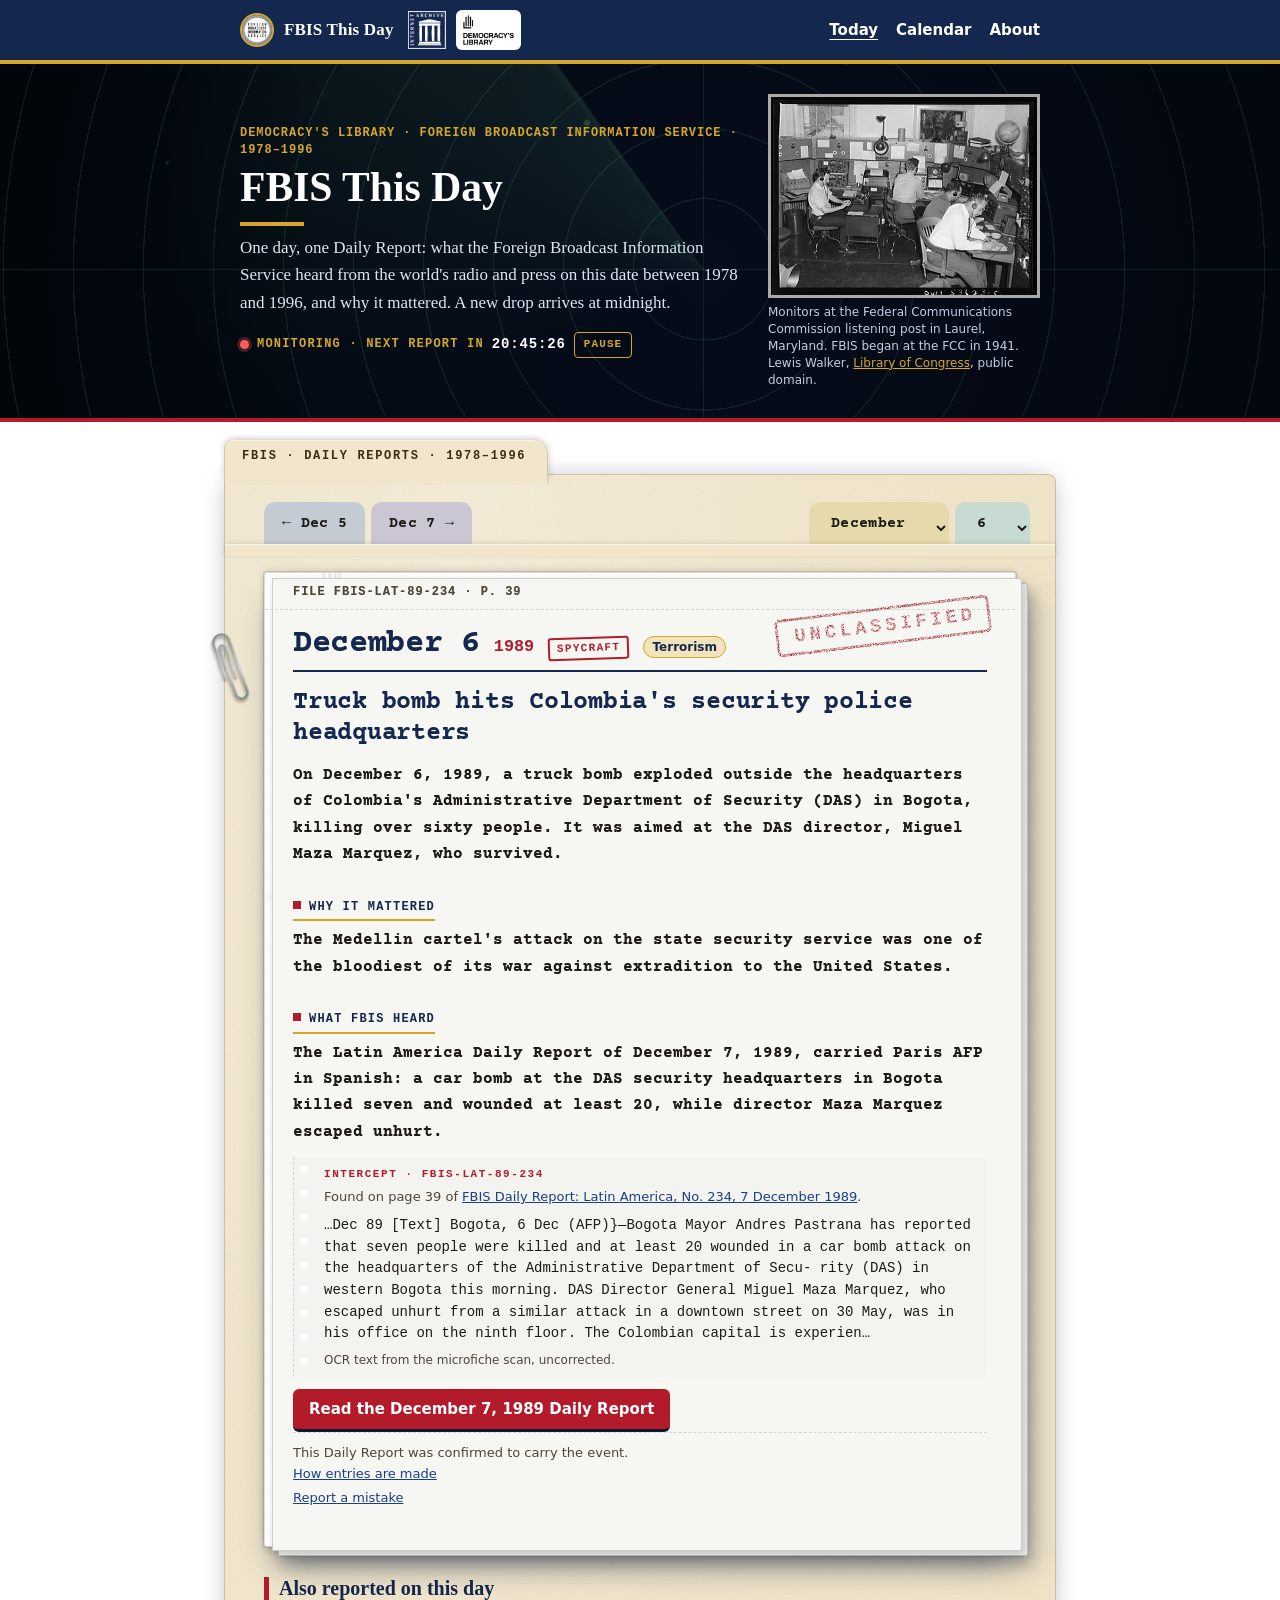
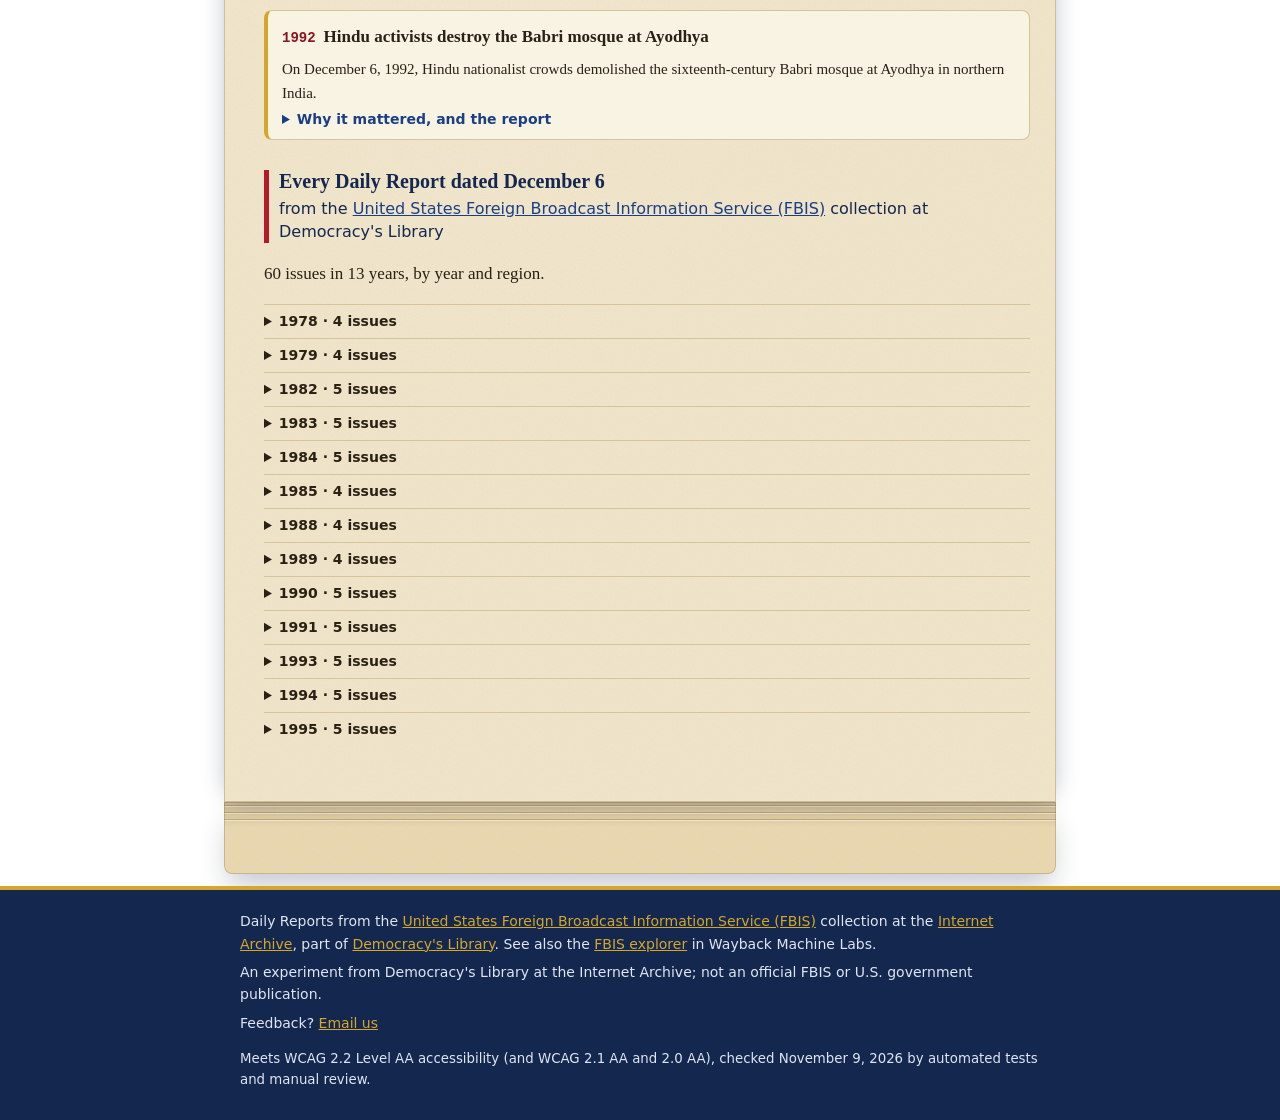
==== commit be884e6b: "Re-date the accessibility statement: November 9, 2026 Co-Authored-By: Claude Opus 5.5 <noreply@anthr" ====
--- a/index.html
+++ b/index.html
@@ -80,7 +80,7 @@
 <!-- explorer-checks:note -->
 <p class="explorer-checks-note" style="font-size:clamp(0.8333rem, 0.875em, 1rem);margin:1em 0 0">
   Meets WCAG 2.2 Level AA accessibility (and WCAG 2.1 AA and 2.0 AA), checked
-  <time datetime="2026-11-08">November 8, 2026</time> by automated tests and manual review.
+  <time datetime="2026-11-09">November 9, 2026</time> by automated tests and manual review.
 </p>
 <!-- /explorer-checks:note -->
 </footer>
